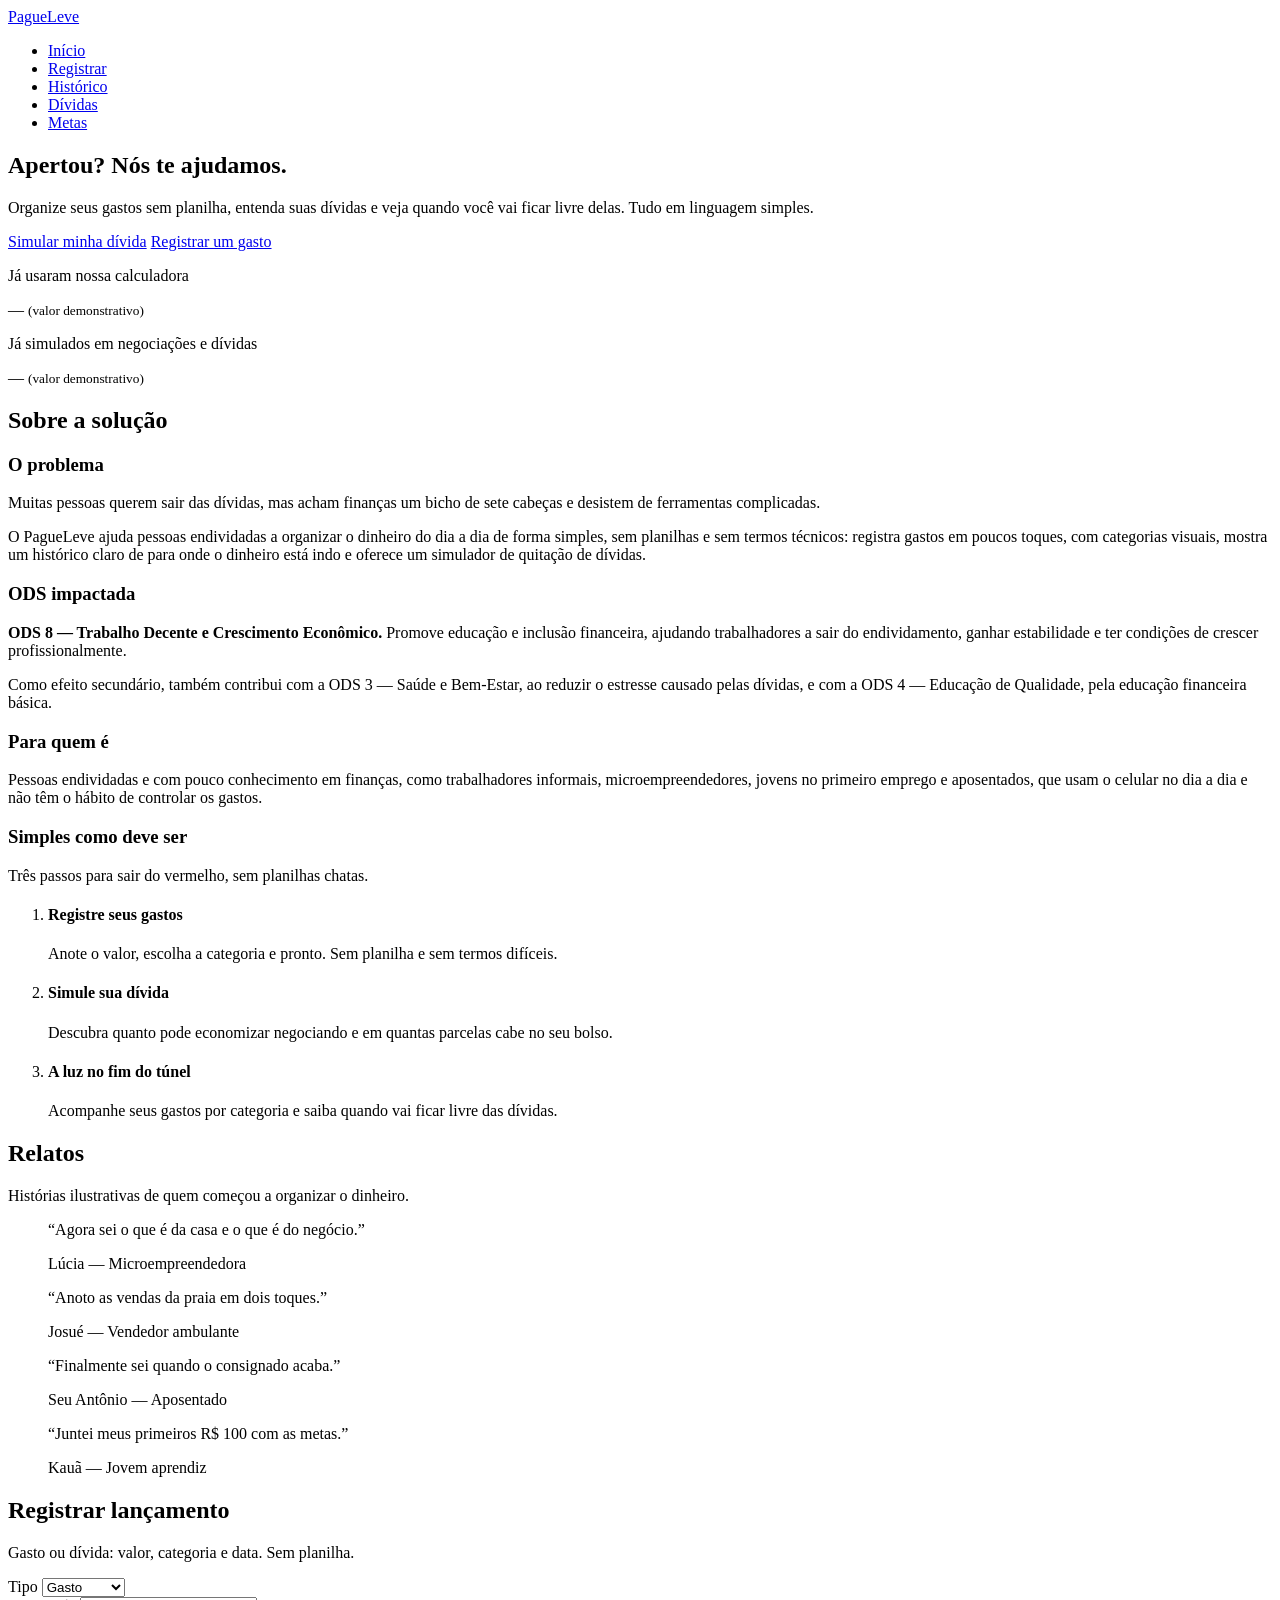
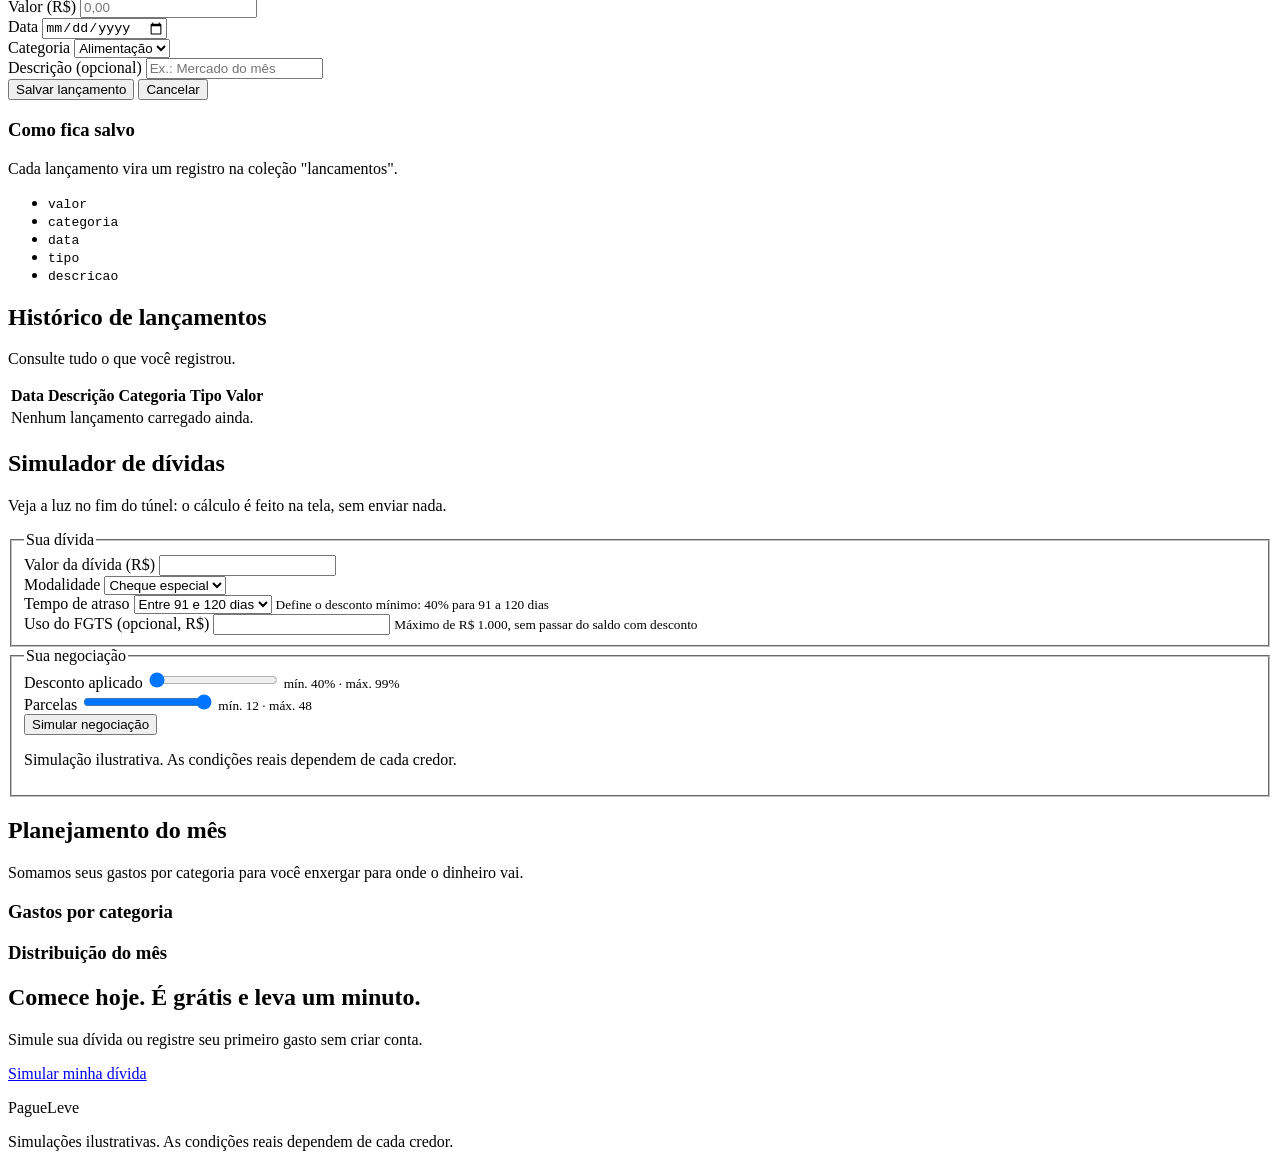
==== index.html @ a6a757b4 "feat: criar estrutura inicial do MVP Co-Authored-By: Claude Opus 5.5 <noreply@anthropic.com>" ====
<!DOCTYPE html>
<html lang="pt-BR">
<head>
    <meta charset="UTF-8">
    <meta name="viewport" content="width=device-width, initial-scale=1.0">
    <meta name="description" content="PagueLeve: organize seus gastos sem planilha, entenda suas dívidas e veja quando você vai ficar livre delas.">
    <title>PagueLeve — Controle financeiro sem complicação</title>

    <!-- Estilos da página (a estilização será feita por outro integrante) -->
    <link rel="stylesheet" href="css/style.css">
</head>
<body>

    <!-- =========================================================
         HEADER — logo e menu de navegação
         Baseado no componente "Navbar" do Figma.
         Os links levam às seções desta mesma página (âncoras).
         ========================================================= -->
    <header class="cabecalho">
        <!-- TODO (CSS/assets): substituir o texto pelo logo "Logo/PagueLeve" exportado do Figma (pasta assets/) -->
        <a href="#inicio" class="logo">PagueLeve</a>

        <nav class="menu" aria-label="Navegação principal">
            <ul>
                <li><a href="#inicio">Início</a></li>
                <li><a href="#registrar">Registrar</a></li>
                <li><a href="#historico">Histórico</a></li>
                <li><a href="#dividas">Dívidas</a></li>
                <li><a href="#metas">Metas</a></li>
            </ul>
        </nav>
    </header>

    <main>

        <!-- =========================================================
             INÍCIO — tela "Home Page (MVP)" do Figma (parte "Hero")
             ========================================================= -->
        <section id="inicio" class="secao-inicio">
            <h1>Apertou? Nós te ajudamos.</h1>
            <p>
                Organize seus gastos sem planilha, entenda suas dívidas e veja quando
                você vai ficar livre delas. Tudo em linguagem simples.
            </p>

            <div class="botoes-inicio">
                <a href="#dividas" class="botao botao-primario">Simular minha dívida</a>
                <a href="#registrar" class="botao botao-secundario">Registrar um gasto</a>
            </div>

            <!-- Contadores de uso: os números do Figma NÃO são dados reais.
                 Mantidos apenas como placeholders demonstrativos. -->
            <div class="contadores">
                <div class="contador">
                    <p class="contador-rotulo">Já usaram nossa calculadora</p>
                    <p class="contador-valor">— <small>(valor demonstrativo)</small></p>
                </div>
                <div class="contador">
                    <p class="contador-rotulo">Já simulados em negociações e dívidas</p>
                    <p class="contador-valor">— <small>(valor demonstrativo)</small></p>
                </div>
            </div>

            <!-- TODO (CSS/assets): adicionar a "Ilustração hero" (cofrinho) exportada do Figma -->
        </section>

        <!-- =========================================================
             SOBRE A SOLUÇÃO — exigida pelo desafio (problema, ODS, público-alvo)
             Textos retirados da "Página de Entrega (Grupo 1)".
             ========================================================= -->
        <section id="sobre" class="secao-sobre">
            <h2>Sobre a solução</h2>

            <article class="sobre-bloco">
                <h3>O problema</h3>
                <p>
                    Muitas pessoas querem sair das dívidas, mas acham finanças um bicho de
                    sete cabeças e desistem de ferramentas complicadas.
                </p>
                <p>
                    O PagueLeve ajuda pessoas endividadas a organizar o dinheiro do dia a dia
                    de forma simples, sem planilhas e sem termos técnicos: registra gastos em
                    poucos toques, com categorias visuais, mostra um histórico claro de para
                    onde o dinheiro está indo e oferece um simulador de quitação de dívidas.
                </p>
            </article>

            <article class="sobre-bloco">
                <h3>ODS impactada</h3>
                <p>
                    <strong>ODS 8 — Trabalho Decente e Crescimento Econômico.</strong>
                    Promove educação e inclusão financeira, ajudando trabalhadores a sair do
                    endividamento, ganhar estabilidade e ter condições de crescer profissionalmente.
                </p>
                <p>
                    Como efeito secundário, também contribui com a ODS 3 — Saúde e Bem-Estar,
                    ao reduzir o estresse causado pelas dívidas, e com a ODS 4 — Educação de
                    Qualidade, pela educação financeira básica.
                </p>
            </article>

            <article class="sobre-bloco">
                <h3>Para quem é</h3>
                <p>
                    Pessoas endividadas e com pouco conhecimento em finanças, como trabalhadores
                    informais, microempreendedores, jovens no primeiro emprego e aposentados, que
                    usam o celular no dia a dia e não têm o hábito de controlar os gastos.
                </p>
            </article>

            <!-- "Como funciona" — seção "Simples como deve ser" do Figma (versão mobile) -->
            <div class="como-funciona">
                <h3>Simples como deve ser</h3>
                <p>Três passos para sair do vermelho, sem planilhas chatas.</p>

                <ol class="passos">
                    <li class="passo">
                        <h4>Registre seus gastos</h4>
                        <p>Anote o valor, escolha a categoria e pronto. Sem planilha e sem termos difíceis.</p>
                    </li>
                    <li class="passo">
                        <h4>Simule sua dívida</h4>
                        <p>Descubra quanto pode economizar negociando e em quantas parcelas cabe no seu bolso.</p>
                    </li>
                    <li class="passo">
                        <h4>A luz no fim do túnel</h4>
                        <p>Acompanhe seus gastos por categoria e saiba quando vai ficar livre das dívidas.</p>
                    </li>
                </ol>
            </div>
        </section>

        <!-- =========================================================
             RELATOS — seção "Relatos" do Figma
             Histórias ILUSTRATIVAS (não são depoimentos reais).
             ========================================================= -->
        <section id="relatos" class="secao-relatos">
            <h2>Relatos</h2>
            <p class="aviso-ilustrativo">Histórias ilustrativas de quem começou a organizar o dinheiro.</p>

            <div class="cards-relato">
                <blockquote class="card-relato">
                    <p>“Agora sei o que é da casa e o que é do negócio.”</p>
                    <footer>Lúcia — <span>Microempreendedora</span></footer>
                </blockquote>
                <blockquote class="card-relato">
                    <p>“Anoto as vendas da praia em dois toques.”</p>
                    <footer>Josué — <span>Vendedor ambulante</span></footer>
                </blockquote>
                <blockquote class="card-relato">
                    <p>“Finalmente sei quando o consignado acaba.”</p>
                    <footer>Seu Antônio — <span>Aposentado</span></footer>
                </blockquote>
                <blockquote class="card-relato">
                    <p>“Juntei meus primeiros R$ 100 com as metas.”</p>
                    <footer>Kauã — <span>Jovem aprendiz</span></footer>
                </blockquote>
            </div>
        </section>

        <!-- =========================================================
             REGISTRAR — tela "Tela de Registros (MVP)" do Figma
             Formulário de lançamentos (apenas estrutura).
             TODO (POST): o envio será implementado em js/cadastro.js
             ========================================================= -->
        <section id="registrar" class="secao-registrar">
            <h2>Registrar lançamento</h2>
            <p>Gasto ou dívida: valor, categoria e data. Sem planilha.</p>

            <form id="form-lancamento" class="formulario">

                <!-- Tipo: o Figma mostra botões "Gasto / Dívida".
                     Mantidos os 4 tipos do modelo de dados oficial. -->
                <div class="campo">
                    <label for="tipo">Tipo</label>
                    <select id="tipo" name="tipo" required>
                        <option value="gasto">Gasto</option>
                        <option value="entrada">Entrada</option>
                        <option value="poupança">Poupança</option>
                        <option value="dívida">Dívida</option>
                    </select>
                </div>

                <div class="campo">
                    <label for="valor">Valor (R$)</label>
                    <input type="number" id="valor" name="valor" min="0" step="0.01" placeholder="0,00" required>
                </div>

                <div class="campo">
                    <label for="data">Data</label>
                    <input type="date" id="data" name="data" required>
                </div>

                <!-- Categoria: o Figma mostra botões com ícones.
                     TODO (equipe): confirmar o formato do texto enviado à API
                     (minúsculo "alimentação" x "Alimentação" do quadro "Como fica salvo").
                     TODO (equipe): o Histórico do Figma mostra a categoria "Dívida",
                     que não está na lista do modelo de dados. Decidir se entra. -->
                <div class="campo">
                    <label for="categoria">Categoria</label>
                    <select id="categoria" name="categoria" required>
                        <option value="alimentação">Alimentação</option>
                        <option value="transporte">Transporte</option>
                        <option value="moradia">Moradia</option>
                        <option value="saúde">Saúde</option>
                        <option value="lazer">Lazer</option>
                    </select>
                </div>

                <div class="campo">
                    <label for="descricao">Descrição (opcional)</label>
                    <input type="text" id="descricao" name="descricao" maxlength="100" placeholder="Ex.: Mercado do mês">
                </div>

                <div class="botoes-formulario">
                    <button type="submit" class="botao botao-primario">Salvar lançamento</button>
                    <button type="reset" class="botao botao-secundario">Cancelar</button>
                </div>
            </form>

            <!-- Quadro "Como fica salvo" do Figma: mostra apenas os campos da coleção,
                 sem valores fictícios. -->
            <aside class="como-fica-salvo">
                <h3>Como fica salvo</h3>
                <p>Cada lançamento vira um registro na coleção "lancamentos".</p>
                <ul>
                    <li><code>valor</code></li>
                    <li><code>categoria</code></li>
                    <li><code>data</code></li>
                    <li><code>tipo</code></li>
                    <li><code>descricao</code></li>
                </ul>
            </aside>
        </section>

        <!-- =========================================================
             HISTÓRICO — tela "Histórico (MVP)" do Figma
             TODO (GET): as linhas serão criadas em js/lista.js
             ========================================================= -->
        <section id="historico" class="secao-historico">
            <h2>Histórico de lançamentos</h2>
            <p>Consulte tudo o que você registrou.</p>

            <!-- TODO (bônus): filtros do Figma (Categoria, Período, Tipo),
                 feitos em JavaScript sobre a lista que a API devolve. -->

            <table class="tabela-lancamentos">
                <thead>
                    <tr>
                        <th scope="col">Data</th>
                        <th scope="col">Descrição</th>
                        <th scope="col">Categoria</th>
                        <th scope="col">Tipo</th>
                        <th scope="col">Valor</th>
                        <!-- TODO (bônus): coluna para o botão de apagar (DELETE) -->
                    </tr>
                </thead>
                <tbody id="lista-lancamentos">
                    <!-- Mensagem provisória: será substituída pelos lançamentos vindos da API -->
                    <tr>
                        <td colspan="5">Nenhum lançamento carregado ainda.</td>
                    </tr>
                </tbody>
            </table>

            <!-- TODO (integração): quantidade de lançamentos e totais de gastos e dívidas,
                 calculados na tela com JavaScript. -->
            <p id="totais-historico" class="totais"></p>
        </section>

        <!-- =========================================================
             DÍVIDAS — tela "Simulador de dívidas (MVP)" do Figma
             Simulação feita na tela, sem enviar nada à API.
             TODO (integração): cálculos da simulação em js/app.js
             ========================================================= -->
        <section id="dividas" class="secao-dividas">
            <h2>Simulador de dívidas</h2>
            <p>Veja a luz no fim do túnel: o cálculo é feito na tela, sem enviar nada.</p>

            <form id="form-simulador" class="formulario">

                <fieldset class="sua-divida">
                    <legend>Sua dívida</legend>

                    <div class="campo">
                        <label for="sim-valor">Valor da dívida (R$)</label>
                        <input type="number" id="sim-valor" name="sim-valor" min="0" step="0.01">
                    </div>

                    <div class="campo">
                        <label for="sim-modalidade">Modalidade</label>
                        <select id="sim-modalidade" name="sim-modalidade">
                            <option value="cheque especial">Cheque especial</option>
                            <!-- TODO (equipe): o Figma mostra só esta opção. Completar a lista. -->
                        </select>
                    </div>

                    <div class="campo">
                        <label for="sim-atraso">Tempo de atraso</label>
                        <select id="sim-atraso" name="sim-atraso" aria-describedby="ajuda-atraso">
                            <option value="91-120">Entre 91 e 120 dias</option>
                            <!-- TODO (equipe): o Figma mostra só esta opção. Completar a lista
                                 e a regra de desconto mínimo de cada faixa. -->
                        </select>
                        <small id="ajuda-atraso">Define o desconto mínimo: 40% para 91 a 120 dias</small>
                    </div>

                    <div class="campo">
                        <label for="sim-fgts">Uso do FGTS (opcional, R$)</label>
                        <input type="number" id="sim-fgts" name="sim-fgts" min="0" step="0.01" aria-describedby="ajuda-fgts">
                        <small id="ajuda-fgts">Máximo de R$ 1.000, sem passar do saldo com desconto</small>
                    </div>
                </fieldset>

                <fieldset class="sua-negociacao">
                    <legend>Sua negociação</legend>

                    <div class="campo">
                        <label for="sim-desconto">Desconto aplicado</label>
                        <input type="range" id="sim-desconto" name="sim-desconto" min="40" max="99" step="1" value="40">
                        <small>mín. 40% · máx. 99%</small>
                    </div>

                    <div class="campo">
                        <label for="sim-parcelas">Parcelas</label>
                        <input type="range" id="sim-parcelas" name="sim-parcelas" min="12" max="48" step="1" value="48">
                        <small>mín. 12 · máx. 48</small>
                    </div>

                    <!-- TODO (integração): desconto, saldo com desconto, FGTS usado,
                         total a pagar, valor da parcela e economia, calculados na tela. -->
                    <div id="resultado-simulador" class="resultado-simulador"></div>

                    <button type="submit" class="botao botao-primario">Simular negociação</button>
                    <p class="aviso-ilustrativo">Simulação ilustrativa. As condições reais dependem de cada credor.</p>
                </fieldset>
            </form>
        </section>

        <!-- =========================================================
             METAS — tela "Metas (MVP)" do Figma ("Planejamento do mês")
             Resumo dos gastos do mês por categoria (obrigatório no MVP Contract).
             TODO (integração): somas e porcentagens em js/app.js
             ========================================================= -->
        <section id="metas" class="secao-metas">
            <h2>Planejamento do mês</h2>
            <p>Somamos seus gastos por categoria para você enxergar para onde o dinheiro vai.</p>

            <div class="painel-categorias">
                <h3>Gastos por categoria</h3>
                <!-- TODO (integração): total do mês e uma barra por categoria
                     (moradia, alimentação, transporte, saúde, lazer). -->
                <div id="resumo-categorias"></div>
            </div>

            <div class="painel-distribuicao">
                <h3>Distribuição do mês</h3>
                <!-- TODO (integração): gráfico de rosca com o gasto total e a legenda por categoria. -->
                <div id="grafico-distribuicao"></div>
            </div>
        </section>

        <!-- =========================================================
             CHAMADA FINAL — componente "Faixa de chamada" do Figma
             ========================================================= -->
        <section class="secao-chamada">
            <h2>Comece hoje. É grátis e leva um minuto.</h2>
            <p>Simule sua dívida ou registre seu primeiro gasto sem criar conta.</p>
            <a href="#dividas" class="botao botao-amarelo">Simular minha dívida</a>
        </section>

    </main>

    <!-- =========================================================
         FOOTER — componente "Rodapé do site" do Figma
         ========================================================= -->
    <footer class="rodape">
        <!-- TODO (CSS/assets): substituir o texto pelo logo exportado do Figma -->
        <p class="logo">PagueLeve</p>
        <p>Simulações ilustrativas. As condições reais dependem de cada credor.</p>
    </footer>

    <!-- Scripts (por enquanto contêm apenas comentários TODO) -->
    <script src="js/lista.js"></script>
    <script src="js/cadastro.js"></script>
    <script src="js/app.js"></script>
</body>
</html>
---- css/style.css ----
/*
 * style.css — PagueLeve
 *
 * TODO (integrante responsável pelo CSS):
 * - Implementar a estilização seguindo o protótipo de alta fidelidade do Figma
 *   (cores, fontes, botões, campos, cards, tabela e navbar).
 * - Implementar a responsividade (versão desktop e versão mobile do Figma).
 *
 * O index.html já possui classes e ids prontos para serem usados aqui.
 */
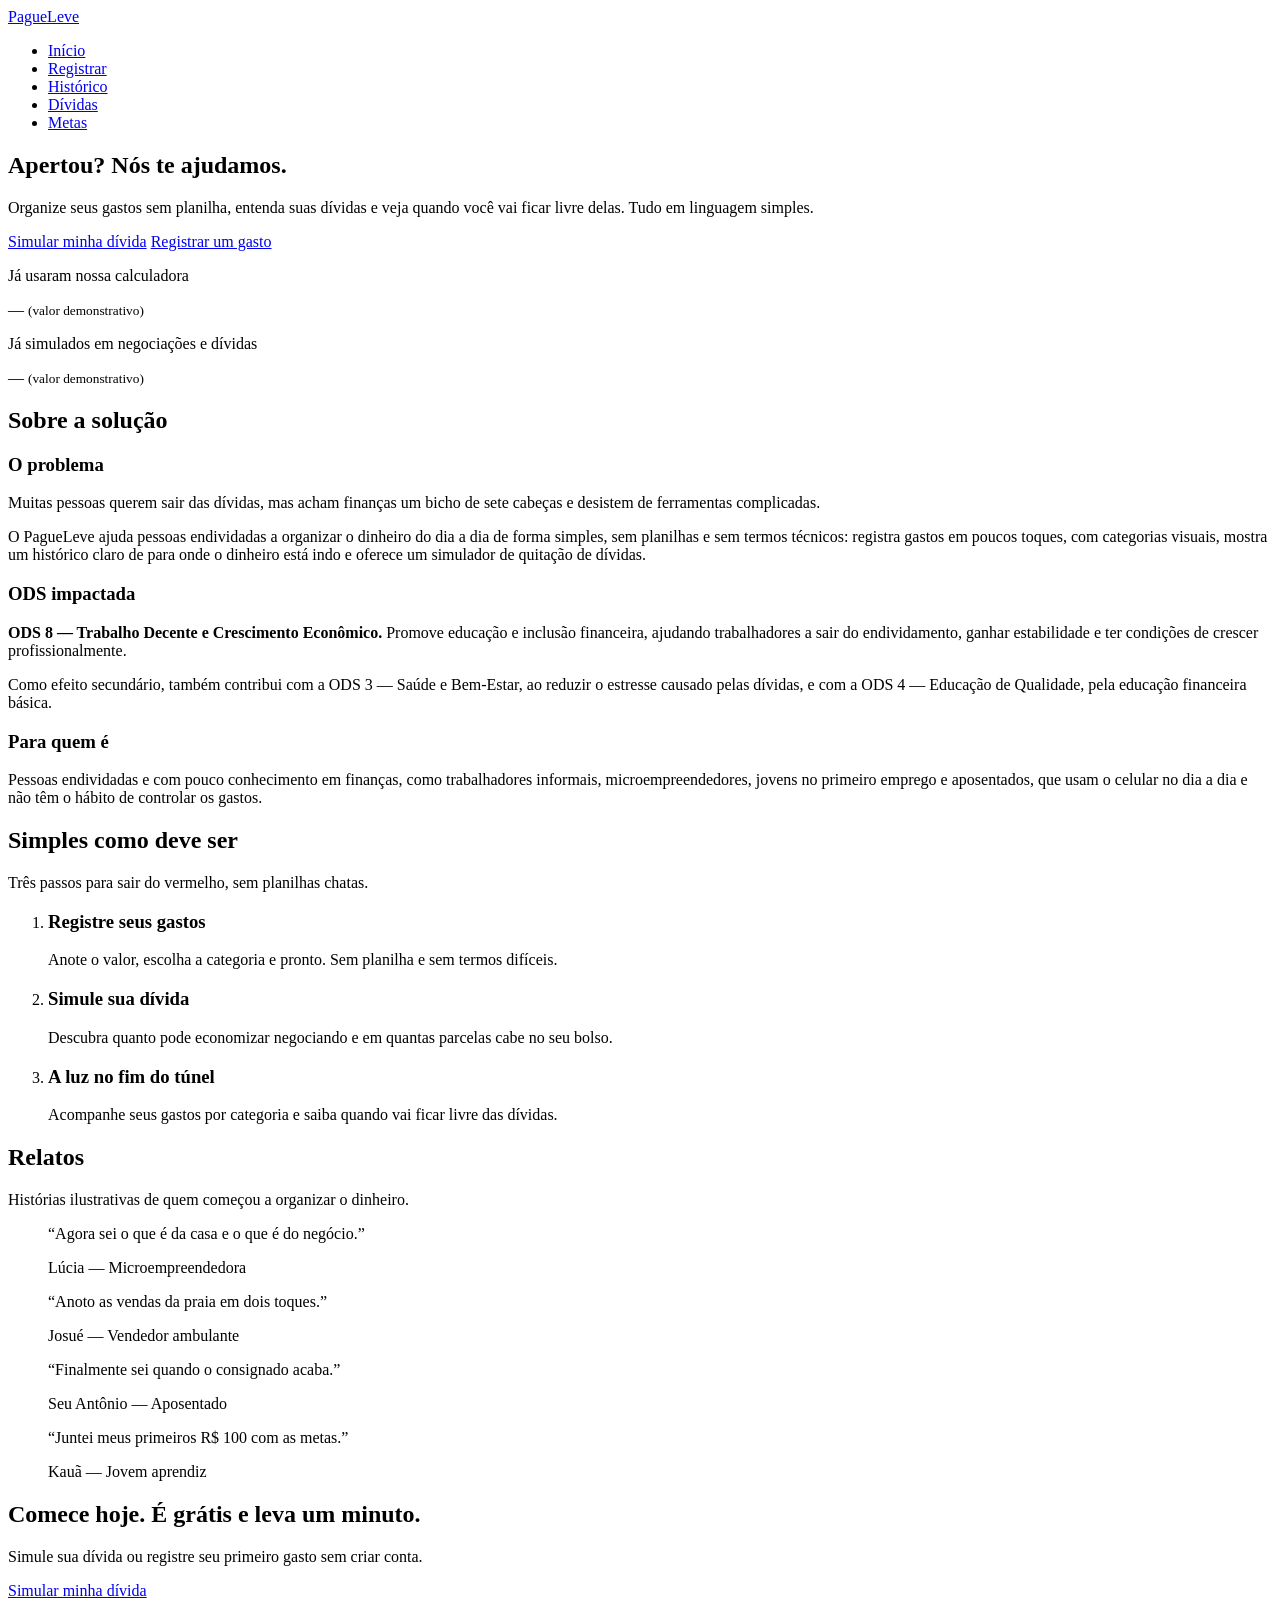
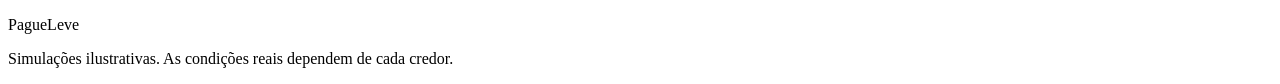
==== commit 7cf644ef: "refactor: separar telas em paginas HTML Co-Authored-By: Claude Opus 5.5 <noreply@anthropic.com>" ====
--- a/index.html
+++ b/index.html
@@ -12,21 +12,30 @@
 <body>
 
     <!-- =========================================================
-         HEADER — logo e menu de navegação
-         Baseado no componente "Navbar" do Figma.
-         Os links levam às seções desta mesma página (âncoras).
+         HEADER — logo e navegação (igual nas 5 páginas)
+         Figma: "Navbar" (desktop), "Topo" e "Tab bar" (mobile).
          ========================================================= -->
     <header class="cabecalho">
         <!-- TODO (CSS/assets): substituir o texto pelo logo "Logo/PagueLeve" exportado do Figma (pasta assets/) -->
-        <a href="#inicio" class="logo">PagueLeve</a>
+        <a href="index.html" class="logo">PagueLeve</a>
 
+        <!-- TODO (equipe): no Figma mobile, o topo mostra um ícone "ⓘ" à direita.
+             A função dele não está definida no protótipo. -->
+
+        <!-- Navegação entre as 5 páginas. O mesmo menu serve aos dois formatos:
+             - desktop: menu horizontal no topo;
+             - mobile: barra fixa na parte de baixo da tela.
+             O link da página aberta tem aria-current="page" (item ativo no Figma).
+             TODO (CSS): posicionar o menu conforme o tamanho da tela.
+             TODO (CSS): no mobile, o Figma usa a ordem Início, Histórico, Registrar,
+             Dívidas, Metas, com um ícone em cada item (home, lista, mais, calculadora, meta). -->
         <nav class="menu" aria-label="Navegação principal">
             <ul>
-                <li><a href="#inicio">Início</a></li>
-                <li><a href="#registrar">Registrar</a></li>
-                <li><a href="#historico">Histórico</a></li>
-                <li><a href="#dividas">Dívidas</a></li>
-                <li><a href="#metas">Metas</a></li>
+                <li><a href="index.html" aria-current="page">Início</a></li>
+                <li><a href="registrar.html">Registrar</a></li>
+                <li><a href="historico.html">Histórico</a></li>
+                <li><a href="dividas.html">Dívidas</a></li>
+                <li><a href="metas.html">Metas</a></li>
             </ul>
         </nav>
     </header>
@@ -44,8 +53,8 @@
             </p>
 
             <div class="botoes-inicio">
-                <a href="#dividas" class="botao botao-primario">Simular minha dívida</a>
-                <a href="#registrar" class="botao botao-secundario">Registrar um gasto</a>
+                <a href="dividas.html" class="botao botao-primario">Simular minha dívida</a>
+                <a href="registrar.html" class="botao botao-secundario">Registrar um gasto</a>
             </div>
 
             <!-- Contadores de uso: os números do Figma NÃO são dados reais.
@@ -107,27 +116,29 @@
                     usam o celular no dia a dia e não têm o hábito de controlar os gastos.
                 </p>
             </article>
+        </section>
 
-            <!-- "Como funciona" — seção "Simples como deve ser" do Figma (versão mobile) -->
-            <div class="como-funciona">
-                <h3>Simples como deve ser</h3>
-                <p>Três passos para sair do vermelho, sem planilhas chatas.</p>
+        <!-- =========================================================
+             COMO FUNCIONA — seção "Simples como deve ser" do Figma (versão mobile)
+             ========================================================= -->
+        <section id="como-funciona" class="secao-como-funciona">
+            <h2>Simples como deve ser</h2>
+            <p>Três passos para sair do vermelho, sem planilhas chatas.</p>
 
-                <ol class="passos">
-                    <li class="passo">
-                        <h4>Registre seus gastos</h4>
-                        <p>Anote o valor, escolha a categoria e pronto. Sem planilha e sem termos difíceis.</p>
-                    </li>
-                    <li class="passo">
-                        <h4>Simule sua dívida</h4>
-                        <p>Descubra quanto pode economizar negociando e em quantas parcelas cabe no seu bolso.</p>
-                    </li>
-                    <li class="passo">
-                        <h4>A luz no fim do túnel</h4>
-                        <p>Acompanhe seus gastos por categoria e saiba quando vai ficar livre das dívidas.</p>
-                    </li>
-                </ol>
-            </div>
+            <ol class="passos">
+                <li class="passo">
+                    <h3>Registre seus gastos</h3>
+                    <p>Anote o valor, escolha a categoria e pronto. Sem planilha e sem termos difíceis.</p>
+                </li>
+                <li class="passo">
+                    <h3>Simule sua dívida</h3>
+                    <p>Descubra quanto pode economizar negociando e em quantas parcelas cabe no seu bolso.</p>
+                </li>
+                <li class="passo">
+                    <h3>A luz no fim do túnel</h3>
+                    <p>Acompanhe seus gastos por categoria e saiba quando vai ficar livre das dívidas.</p>
+                </li>
+            </ol>
         </section>
 
         <!-- =========================================================
@@ -159,220 +170,19 @@
         </section>
 
         <!-- =========================================================
-             REGISTRAR — tela "Tela de Registros (MVP)" do Figma
-             Formulário de lançamentos (apenas estrutura).
-             TODO (POST): o envio será implementado em js/cadastro.js
-             ========================================================= -->
-        <section id="registrar" class="secao-registrar">
-            <h2>Registrar lançamento</h2>
-            <p>Gasto ou dívida: valor, categoria e data. Sem planilha.</p>
-
-            <form id="form-lancamento" class="formulario">
-
-                <!-- Tipo: o Figma mostra botões "Gasto / Dívida".
-                     Mantidos os 4 tipos do modelo de dados oficial. -->
-                <div class="campo">
-                    <label for="tipo">Tipo</label>
-                    <select id="tipo" name="tipo" required>
-                        <option value="gasto">Gasto</option>
-                        <option value="entrada">Entrada</option>
-                        <option value="poupança">Poupança</option>
-                        <option value="dívida">Dívida</option>
-                    </select>
-                </div>
-
-                <div class="campo">
-                    <label for="valor">Valor (R$)</label>
-                    <input type="number" id="valor" name="valor" min="0" step="0.01" placeholder="0,00" required>
-                </div>
-
-                <div class="campo">
-                    <label for="data">Data</label>
-                    <input type="date" id="data" name="data" required>
-                </div>
-
-                <!-- Categoria: o Figma mostra botões com ícones.
-                     TODO (equipe): confirmar o formato do texto enviado à API
-                     (minúsculo "alimentação" x "Alimentação" do quadro "Como fica salvo").
-                     TODO (equipe): o Histórico do Figma mostra a categoria "Dívida",
-                     que não está na lista do modelo de dados. Decidir se entra. -->
-                <div class="campo">
-                    <label for="categoria">Categoria</label>
-                    <select id="categoria" name="categoria" required>
-                        <option value="alimentação">Alimentação</option>
-                        <option value="transporte">Transporte</option>
-                        <option value="moradia">Moradia</option>
-                        <option value="saúde">Saúde</option>
-                        <option value="lazer">Lazer</option>
-                    </select>
-                </div>
-
-                <div class="campo">
-                    <label for="descricao">Descrição (opcional)</label>
-                    <input type="text" id="descricao" name="descricao" maxlength="100" placeholder="Ex.: Mercado do mês">
-                </div>
-
-                <div class="botoes-formulario">
-                    <button type="submit" class="botao botao-primario">Salvar lançamento</button>
-                    <button type="reset" class="botao botao-secundario">Cancelar</button>
-                </div>
-            </form>
-
-            <!-- Quadro "Como fica salvo" do Figma: mostra apenas os campos da coleção,
-                 sem valores fictícios. -->
-            <aside class="como-fica-salvo">
-                <h3>Como fica salvo</h3>
-                <p>Cada lançamento vira um registro na coleção "lancamentos".</p>
-                <ul>
-                    <li><code>valor</code></li>
-                    <li><code>categoria</code></li>
-                    <li><code>data</code></li>
-                    <li><code>tipo</code></li>
-                    <li><code>descricao</code></li>
-                </ul>
-            </aside>
-        </section>
-
-        <!-- =========================================================
-             HISTÓRICO — tela "Histórico (MVP)" do Figma
-             TODO (GET): as linhas serão criadas em js/lista.js
-             ========================================================= -->
-        <section id="historico" class="secao-historico">
-            <h2>Histórico de lançamentos</h2>
-            <p>Consulte tudo o que você registrou.</p>
-
-            <!-- TODO (bônus): filtros do Figma (Categoria, Período, Tipo),
-                 feitos em JavaScript sobre a lista que a API devolve. -->
-
-            <table class="tabela-lancamentos">
-                <thead>
-                    <tr>
-                        <th scope="col">Data</th>
-                        <th scope="col">Descrição</th>
-                        <th scope="col">Categoria</th>
-                        <th scope="col">Tipo</th>
-                        <th scope="col">Valor</th>
-                        <!-- TODO (bônus): coluna para o botão de apagar (DELETE) -->
-                    </tr>
-                </thead>
-                <tbody id="lista-lancamentos">
-                    <!-- Mensagem provisória: será substituída pelos lançamentos vindos da API -->
-                    <tr>
-                        <td colspan="5">Nenhum lançamento carregado ainda.</td>
-                    </tr>
-                </tbody>
-            </table>
-
-            <!-- TODO (integração): quantidade de lançamentos e totais de gastos e dívidas,
-                 calculados na tela com JavaScript. -->
-            <p id="totais-historico" class="totais"></p>
-        </section>
-
-        <!-- =========================================================
-             DÍVIDAS — tela "Simulador de dívidas (MVP)" do Figma
-             Simulação feita na tela, sem enviar nada à API.
-             TODO (integração): cálculos da simulação em js/app.js
-             ========================================================= -->
-        <section id="dividas" class="secao-dividas">
-            <h2>Simulador de dívidas</h2>
-            <p>Veja a luz no fim do túnel: o cálculo é feito na tela, sem enviar nada.</p>
-
-            <form id="form-simulador" class="formulario">
-
-                <fieldset class="sua-divida">
-                    <legend>Sua dívida</legend>
-
-                    <div class="campo">
-                        <label for="sim-valor">Valor da dívida (R$)</label>
-                        <input type="number" id="sim-valor" name="sim-valor" min="0" step="0.01">
-                    </div>
-
-                    <div class="campo">
-                        <label for="sim-modalidade">Modalidade</label>
-                        <select id="sim-modalidade" name="sim-modalidade">
-                            <option value="cheque especial">Cheque especial</option>
-                            <!-- TODO (equipe): o Figma mostra só esta opção. Completar a lista. -->
-                        </select>
-                    </div>
-
-                    <div class="campo">
-                        <label for="sim-atraso">Tempo de atraso</label>
-                        <select id="sim-atraso" name="sim-atraso" aria-describedby="ajuda-atraso">
-                            <option value="91-120">Entre 91 e 120 dias</option>
-                            <!-- TODO (equipe): o Figma mostra só esta opção. Completar a lista
-                                 e a regra de desconto mínimo de cada faixa. -->
-                        </select>
-                        <small id="ajuda-atraso">Define o desconto mínimo: 40% para 91 a 120 dias</small>
-                    </div>
-
-                    <div class="campo">
-                        <label for="sim-fgts">Uso do FGTS (opcional, R$)</label>
-                        <input type="number" id="sim-fgts" name="sim-fgts" min="0" step="0.01" aria-describedby="ajuda-fgts">
-                        <small id="ajuda-fgts">Máximo de R$ 1.000, sem passar do saldo com desconto</small>
-                    </div>
-                </fieldset>
-
-                <fieldset class="sua-negociacao">
-                    <legend>Sua negociação</legend>
-
-                    <div class="campo">
-                        <label for="sim-desconto">Desconto aplicado</label>
-                        <input type="range" id="sim-desconto" name="sim-desconto" min="40" max="99" step="1" value="40">
-                        <small>mín. 40% · máx. 99%</small>
-                    </div>
-
-                    <div class="campo">
-                        <label for="sim-parcelas">Parcelas</label>
-                        <input type="range" id="sim-parcelas" name="sim-parcelas" min="12" max="48" step="1" value="48">
-                        <small>mín. 12 · máx. 48</small>
-                    </div>
-
-                    <!-- TODO (integração): desconto, saldo com desconto, FGTS usado,
-                         total a pagar, valor da parcela e economia, calculados na tela. -->
-                    <div id="resultado-simulador" class="resultado-simulador"></div>
-
-                    <button type="submit" class="botao botao-primario">Simular negociação</button>
-                    <p class="aviso-ilustrativo">Simulação ilustrativa. As condições reais dependem de cada credor.</p>
-                </fieldset>
-            </form>
-        </section>
-
-        <!-- =========================================================
-             METAS — tela "Metas (MVP)" do Figma ("Planejamento do mês")
-             Resumo dos gastos do mês por categoria (obrigatório no MVP Contract).
-             TODO (integração): somas e porcentagens em js/app.js
-             ========================================================= -->
-        <section id="metas" class="secao-metas">
-            <h2>Planejamento do mês</h2>
-            <p>Somamos seus gastos por categoria para você enxergar para onde o dinheiro vai.</p>
-
-            <div class="painel-categorias">
-                <h3>Gastos por categoria</h3>
-                <!-- TODO (integração): total do mês e uma barra por categoria
-                     (moradia, alimentação, transporte, saúde, lazer). -->
-                <div id="resumo-categorias"></div>
-            </div>
-
-            <div class="painel-distribuicao">
-                <h3>Distribuição do mês</h3>
-                <!-- TODO (integração): gráfico de rosca com o gasto total e a legenda por categoria. -->
-                <div id="grafico-distribuicao"></div>
-            </div>
-        </section>
-
-        <!-- =========================================================
              CHAMADA FINAL — componente "Faixa de chamada" do Figma
+             (aparece só na página inicial)
              ========================================================= -->
         <section class="secao-chamada">
             <h2>Comece hoje. É grátis e leva um minuto.</h2>
             <p>Simule sua dívida ou registre seu primeiro gasto sem criar conta.</p>
-            <a href="#dividas" class="botao botao-amarelo">Simular minha dívida</a>
+            <a href="dividas.html" class="botao botao-amarelo">Simular minha dívida</a>
         </section>
 
     </main>
 
     <!-- =========================================================
-         FOOTER — componente "Rodapé do site" do Figma
+         FOOTER — componente "Rodapé do site" do Figma (igual nas 5 páginas)
          ========================================================= -->
     <footer class="rodape">
         <!-- TODO (CSS/assets): substituir o texto pelo logo exportado do Figma -->
@@ -380,9 +190,6 @@
         <p>Simulações ilustrativas. As condições reais dependem de cada credor.</p>
     </footer>
 
-    <!-- Scripts (por enquanto contêm apenas comentários TODO) -->
-    <script src="js/lista.js"></script>
-    <script src="js/cadastro.js"></script>
-    <script src="js/app.js"></script>
+    <!-- Esta página não carrega JavaScript: por enquanto, não há nada dinâmico nela. -->
 </body>
 </html>
--- a/css/style.css
+++ b/css/style.css
@@ -1,10 +1,20 @@
 /*
- * style.css — PagueLeve
+ * style.css — PagueLeve (usado pelas 5 páginas)
  *
  * TODO (integrante responsável pelo CSS):
  * - Implementar a estilização seguindo o protótipo de alta fidelidade do Figma
- *   (cores, fontes, botões, campos, cards, tabela e navbar).
+ *   (cores, fontes, botões, campos, cards, tabela e navegação).
  * - Implementar a responsividade (versão desktop e versão mobile do Figma).
  *
- * O index.html já possui classes e ids prontos para serem usados aqui.
+ * Pontos já preparados no HTML (classes e ids prontos para serem usados aqui):
+ * - Navegação (.menu, igual nas 5 páginas): no desktop, menu horizontal no topo;
+ *   no mobile, barra fixa na parte de baixo da tela. O link da página aberta
+ *   tem aria-current="page".
+ * - .apenas-mobile e .apenas-desktop: elementos que, no Figma, aparecem só em
+ *   um dos formatos.
+ * - registrar.html: Tipo e Categoria são botões de opção (radio) dentro de
+ *   .grupo-opcoes, para ficarem com o visual de botões do Figma.
+ * - historico.html: tabela no desktop; cartões no mobile.
+ * - dividas.html: no mobile, o simulador mostra uma etapa por vez
+ *   (#etapa-dados e #etapa-negociacao).
  */
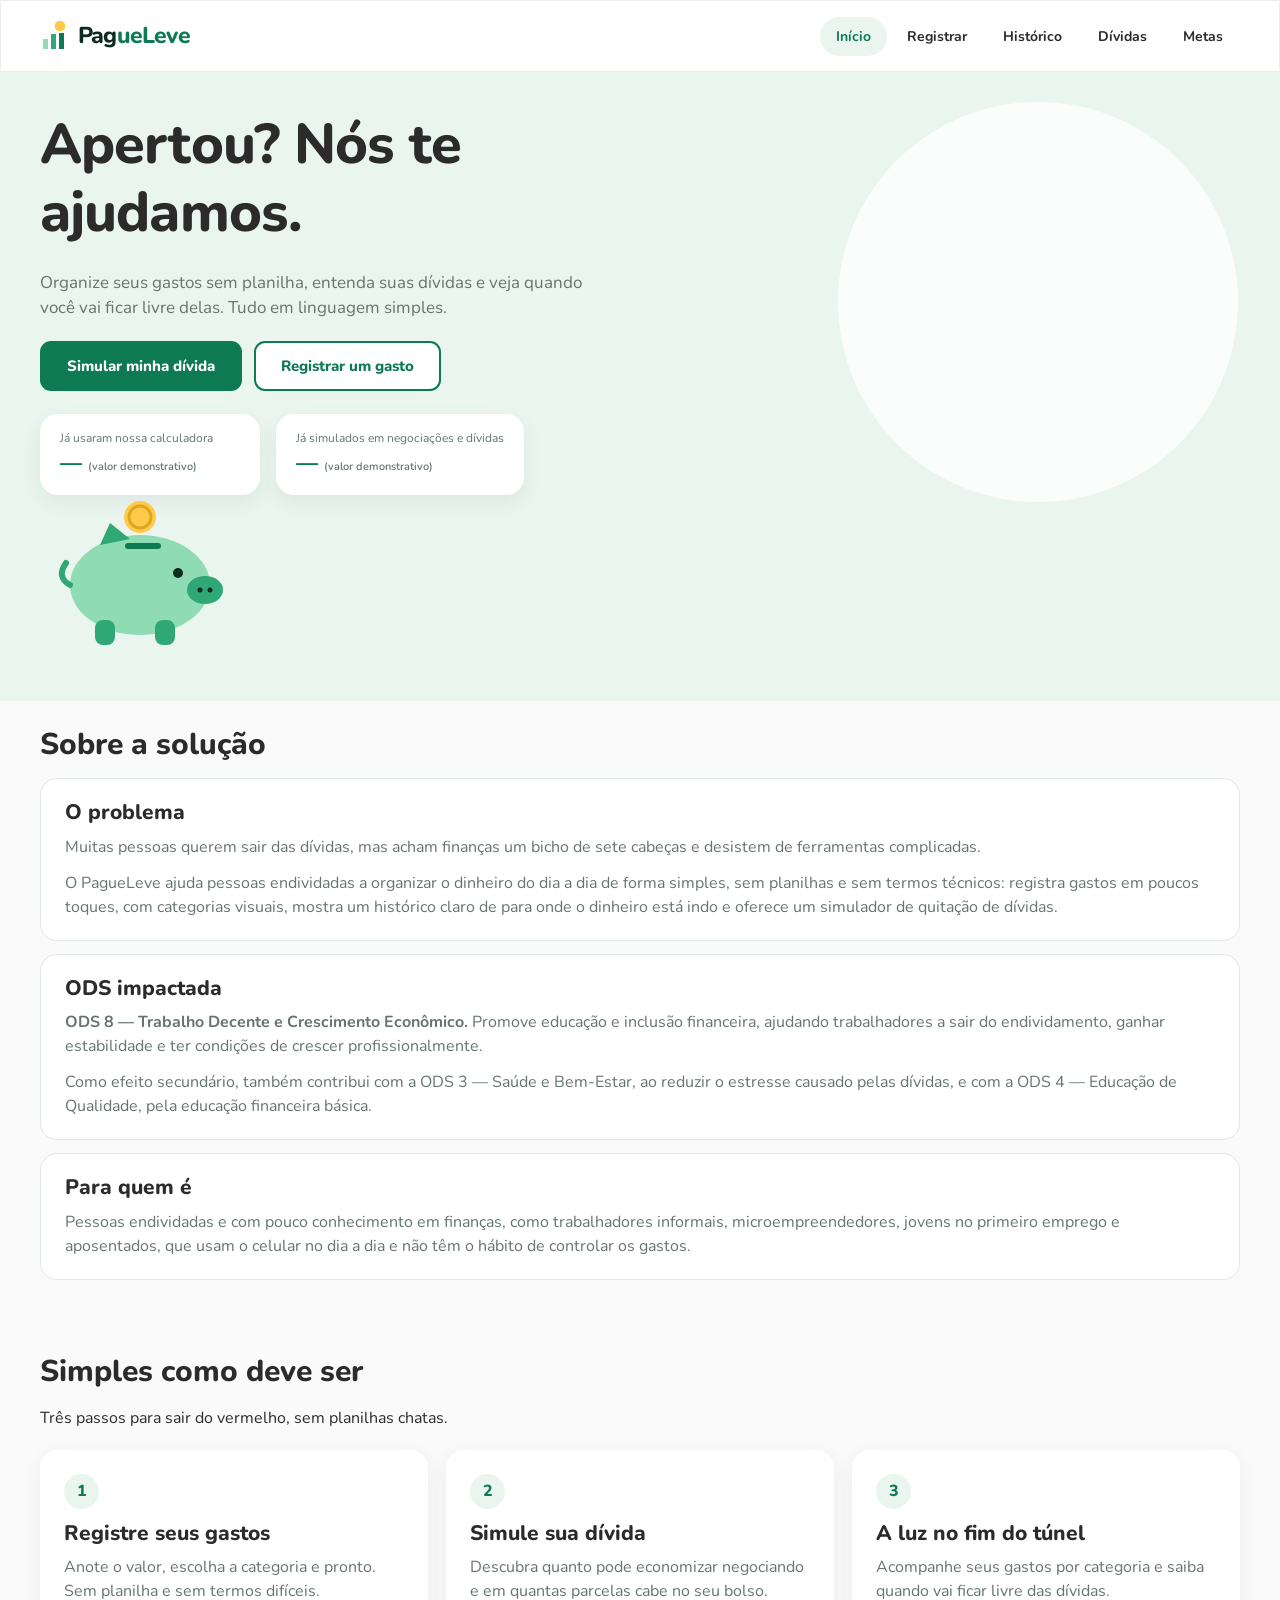
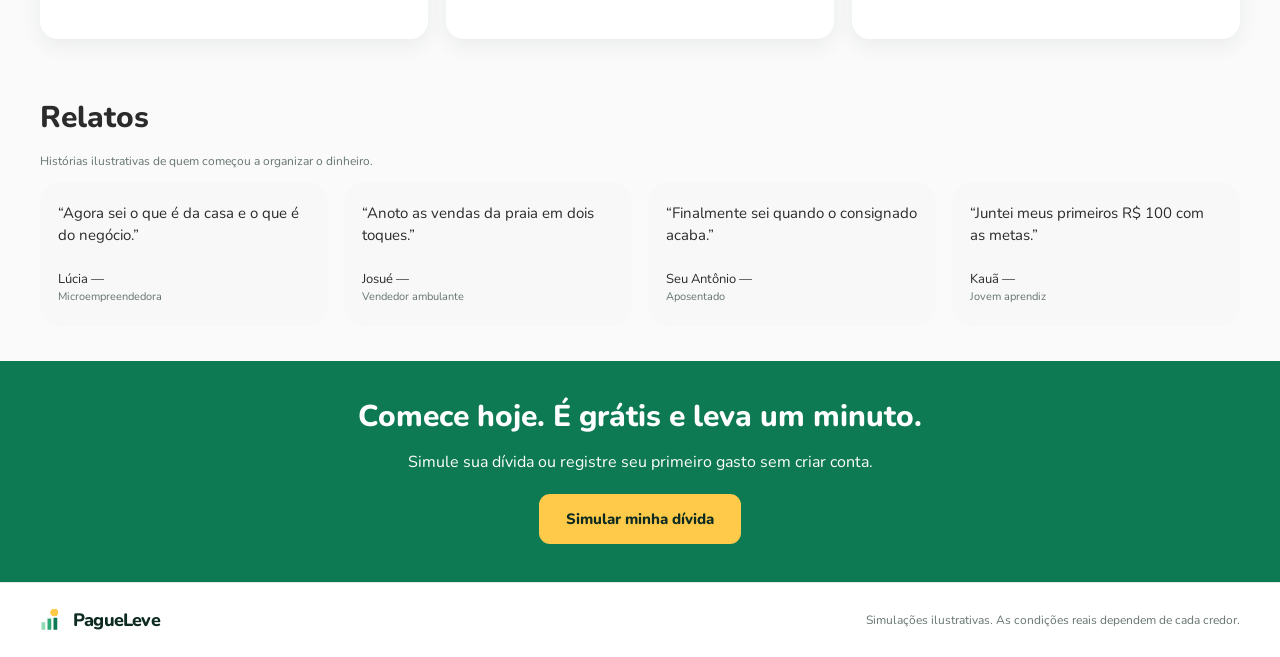
==== commit 437c8933: "feat: Adicionada Imagem na Home Page" ====
--- a/index.html
+++ b/index.html
@@ -70,7 +70,14 @@
                 </div>
             </div>
 
-            <!-- TODO (CSS/assets): adicionar a "Ilustração hero" (cofrinho) exportada do Figma -->
+            <img
+                src="assets/img/cofrinho.svg"
+                alt="Ilustração de um cofrinho recebendo uma moeda"
+                class="ilustracao-hero"
+                width="200"
+                height="160"
+            >
+            
         </section>
 
         <!-- =========================================================
--- a/css/style.css
+++ b/css/style.css
@@ -1,20 +1,1432 @@
-/*
- * style.css — PagueLeve (usado pelas 5 páginas)
- *
- * TODO (integrante responsável pelo CSS):
- * - Implementar a estilização seguindo o protótipo de alta fidelidade do Figma
- *   (cores, fontes, botões, campos, cards, tabela e navegação).
- * - Implementar a responsividade (versão desktop e versão mobile do Figma).
- *
- * Pontos já preparados no HTML (classes e ids prontos para serem usados aqui):
- * - Navegação (.menu, igual nas 5 páginas): no desktop, menu horizontal no topo;
- *   no mobile, barra fixa na parte de baixo da tela. O link da página aberta
- *   tem aria-current="page".
- * - .apenas-mobile e .apenas-desktop: elementos que, no Figma, aparecem só em
- *   um dos formatos.
- * - registrar.html: Tipo e Categoria são botões de opção (radio) dentro de
- *   .grupo-opcoes, para ficarem com o visual de botões do Figma.
- * - historico.html: tabela no desktop; cartões no mobile.
- * - dividas.html: no mobile, o simulador mostra uma etapa por vez
- *   (#etapa-dados e #etapa-negociacao).
- */
+@import url('https://fonts.googleapis.com/css2?family=Nunito:wght@400;500;600;700;800&display=swap');
+:root {
+	--verde: #0e7a54;
+	--verde-medio: #2fa875;
+	--verde-claro: #8fdcb4;
+	--verde-palido: #eaf5ef;
+	--verde-escuro: #0d2b20;
+	--azul: #063472;
+	--amarelo: #ffc94a;
+	--fundo: #fafafa;
+	--texto: #2b2b2b;
+	--texto-suave: #66756e;
+	--branco: #ffffff;
+	--borda: #e0e8e3;
+	--erro: #f13232;
+	--sucesso: #4bb002;
+	--sombra: 0 7px 20px rgb(23 55 39 / 7%);
+	--raio: 22px;
+	--largura: 1200px;
+}
+
+*, *::before, *::after {
+	box-sizing: border-box;
+}
+
+html {
+	scroll-behavior: smooth;
+}
+
+body {
+	min-width: 320px;
+	margin: 0;
+	color: var(--texto);
+	background: var(--fundo);
+	font: 400 16px/1.5 'Nunito', system-ui, sans-serif;
+}
+
+a {
+	color: inherit;
+}
+
+button, input, select, textarea {
+	font: inherit;
+}
+
+button, select {
+	cursor: pointer;
+}
+
+button:disabled {
+	cursor: not-allowed;
+	opacity: .55;
+}
+
+:focus-visible {
+	outline: 3px solid var(--amarelo);
+	outline-offset: 3px;
+}
+
+img, svg {
+	max-width: 100%;
+}
+
+h1, h2, h3, h4, p {
+	margin-top: 0;
+}
+
+h1, h2, h3 {
+	line-height: 1.22;
+}
+
+h1 {
+	margin-bottom: 4px;
+	font-size: clamp(27px, 3vw, 34px);
+	font-weight: 800;
+}
+
+h2 {
+	margin-bottom: 15px;
+	font-size: 25px;
+	font-weight: 800;
+}
+
+h3 {
+	margin-bottom: 9px;
+	font-size: 21px;
+	font-weight: 800;
+}
+
+p {
+	margin-bottom: 12px;
+}
+
+small {
+	color: var(--texto-suave);
+}
+
+/* Cabeçalho: 72px no desktop e 48px no celular (Figma). */
+.cabecalho {
+	height: 72px;
+	display: flex;
+	align-items: center;
+	justify-content: space-between;
+	gap: 18px;
+	padding: 0 max(24px, calc((100vw - var(--largura)) / 2));
+	background: var(--branco);
+	border: 1px solid #e9eeea;
+}
+
+.logo {
+	display: inline-flex;
+	align-items: center;
+	flex-shrink: 0;
+	gap: 9px;
+	margin: 0;
+	color: var(--verde-escuro);
+	text-decoration: none;
+	font-size: 23px;
+	font-weight: 800;
+	letter-spacing: -.8px;
+	white-space: nowrap;
+}
+
+/* Marca simplificada feita em CSS enquanto o asset oficial não está no projeto. */
+.logo::before {
+	content: '';
+	width: 28px;
+	height: 30px;
+	flex-shrink: 0;
+	background:
+		radial-gradient(circle at 19px 5px, var(--amarelo) 0 5px, transparent 5.5px),
+		linear-gradient(var(--verde-claro), var(--verde-claro)) 2px 18px / 5px 10px no-repeat,
+		linear-gradient(var(--verde-medio), var(--verde-medio)) 10px 13px / 5px 15px no-repeat,
+		linear-gradient(var(--verde), var(--verde)) 18px 12px / 5px 16px no-repeat;
+}
+
+.cabecalho > .logo {
+	background: linear-gradient(90deg, var(--verde-escuro) 50%, var(--verde) 50%);
+	background-clip: text;
+	-webkit-background-clip: text;
+	color: transparent;
+}
+
+.menu ul {
+	display: flex;
+	align-items: center;
+	gap: 4px;
+	margin: 0;
+	padding: 0;
+	list-style: none;
+}
+
+.menu a {
+	display: flex;
+	justify-content: center;
+	align-items: center;
+	min-height: 38px;
+	padding: 9px 16px;
+	border-radius: 100px;
+	color: var(--texto);
+	text-decoration: none;
+	font-size: 14px;
+	font-weight: 700;
+	transition: background-color .15s ease, color .15s ease;
+}
+
+.menu a:hover, .menu a[aria-current='page'] {
+	background: var(--verde-palido);
+	color: var(--verde);
+}
+
+/* Botões e estados globais. */
+.botao {
+	display: inline-flex;
+	justify-content: center;
+	align-items: center;
+	gap: 8px;
+	padding: 12px 25px;
+	min-height: 50px;
+	border: 2px solid transparent;
+	border-radius: 11px;
+	text-decoration: none;
+	text-align: center;
+	font-weight: 800;
+	font-size: 15px;
+	line-height: 1.2;
+	transition: filter .15s ease, transform .15s ease, background-color .15s ease;
+}
+
+.botao:hover {
+	filter: brightness(.95);
+}
+
+.botao:active {
+	transform: translateY(1px);
+}
+
+.botao-primario {
+	background: var(--verde);
+	color: var(--branco);
+}
+
+.botao-secundario {
+	background: var(--branco);
+	border-color: var(--verde);
+	color: var(--verde);
+}
+
+.botao-amarelo {
+	background: var(--amarelo);
+	color: var(--verde-escuro);
+}
+
+.apenas-mobile {
+	display: none !important;
+}
+
+.aviso-ilustrativo {
+	color: var(--texto-suave);
+	font-size: 12px;
+}
+
+/* Contêineres das páginas internas. */
+.secao-registrar, .secao-historico, .secao-dividas, .secao-metas {
+	width: min(var(--largura), calc(100% - 80px));
+	margin: 24px auto 28px;
+}
+
+.secao-registrar > p, .secao-historico > p:not(.totais),
+.secao-dividas > p, .secao-metas > p {
+	color: var(--texto-suave);
+	font-size: 15px;
+}
+
+/* Home: hero e relatos. A imagem oficial ainda precisa ser exportada do Figma. */
+.secao-inicio {
+	position: relative;
+	min-height: 433px;
+	padding: 39px max(40px, calc((100vw - var(--largura)) / 2));
+	padding-right: max(44%, calc((100vw - var(--largura)) / 2 + 500px));
+	overflow: hidden;
+	background: var(--verde-palido);
+}
+
+.secao-inicio::after {
+	content: '';
+	position: absolute;
+	top: 30px;
+	right: max(42px, calc((100vw - var(--largura)) / 2));
+	width: min(34vw, 400px);
+	aspect-ratio: 1;
+	border-radius: 50%;
+	background: #fff;
+	opacity: .8;
+}
+
+.secao-inicio > * {
+	position: relative;
+	z-index: 1;
+}
+
+.secao-inicio h1 {
+	font-size: clamp(38px, 4.4vw, 56px);
+	max-width: 560px;
+	margin-bottom: 22px;
+	letter-spacing: -.9px;
+}
+
+.secao-inicio h1::first-line {
+	color: var(--texto);
+}
+
+.secao-inicio > p {
+	max-width: 565px;
+	color: var(--texto-suave);
+	font-size: 17px;
+}
+
+.botoes-inicio {
+	display: flex;
+	flex-wrap: wrap;
+	gap: 12px;
+	margin-top: 20px;
+}
+
+.contadores {
+	display: flex;
+	flex-wrap: wrap;
+	gap: 16px;
+	margin-top: 23px;
+}
+
+.contador {
+	padding: 15px 20px;
+	min-width: 220px;
+	border-radius: 18px;
+	background: var(--branco);
+	box-shadow: var(--sombra);
+}
+
+.contador p {
+	margin: 0;
+}
+
+.contador-rotulo {
+	font-size: 12px;
+	color: var(--texto-suave);
+}
+
+.contador-valor {
+	font-size: 22px;
+	font-weight: 800;
+	color: var(--verde);
+}
+
+.contador-valor small {
+	font-size: 11px;
+	font-weight: 600;
+}
+
+.secao-relatos, .secao-sobre, .secao-como-funciona {
+	width: min(var(--largura), calc(100% - 80px));
+	margin: 0 auto;
+	padding: 26px 0 35px;
+}
+
+.secao-relatos h2, .secao-sobre h2, .secao-como-funciona h2 {
+	font-size: 30px;
+}
+
+.cards-relato {
+	display: grid;
+	grid-template-columns: repeat(4, minmax(0, 1fr));
+	gap: 16px;
+}
+
+.card-relato {
+	display: flex;
+	flex-direction: column;
+	justify-content: space-between;
+	gap: 17px;
+	margin: 0;
+	padding: 20px 18px;
+	min-height: 144px;
+	border-radius: 21px;
+	background: #f7f8f7;
+}
+
+.card-relato p {
+	margin: 0;
+	font-size: 15px;
+}
+
+.card-relato footer {
+	color: var(--texto);
+	font-size: 13px;
+}
+
+.card-relato footer span {
+	display: block;
+	color: var(--texto-suave);
+	font-size: 11px;
+}
+
+.sobre-bloco {
+	padding: 21px 24px;
+	margin: 13px 0;
+	background: var(--branco);
+	border-radius: 17px;
+	border: 1px solid var(--borda);
+}
+
+.sobre-bloco p {
+	color: var(--texto-suave);
+}
+
+.sobre-bloco p:last-child {
+	margin-bottom: 0;
+}
+
+.passos {
+	display: grid;
+	grid-template-columns: repeat(3, minmax(0, 1fr));
+	gap: 18px;
+	margin: 20px 0 0;
+	padding: 0;
+	list-style: none;
+	counter-reset: passo;
+}
+
+.passo {
+	min-height: 175px;
+	padding: 24px;
+	border-radius: 18px;
+	background: var(--branco);
+	box-shadow: var(--sombra);
+}
+
+.passo::before {
+	counter-increment: passo;
+	content: counter(passo);
+	display: flex;
+	justify-content: center;
+	align-items: center;
+	width: 35px;
+	height: 35px;
+	margin-bottom: 12px;
+	border-radius: 50%;
+	background: var(--verde-palido);
+	color: var(--verde);
+	font-weight: 800;
+}
+
+.passo p {
+	color: var(--texto-suave);
+}
+
+.secao-chamada {
+	text-align: center;
+	padding: 38px 20px;
+	background: var(--verde);
+	color: var(--branco);
+}
+
+.secao-chamada h2 {
+	font-size: 30px;
+}
+
+.secao-chamada .botao {
+	margin-top: 8px;
+}
+
+.rodape {
+	display: flex;
+	align-items: center;
+	justify-content: space-between;
+	gap: 20px;
+	padding: 22px max(40px, calc((100vw - var(--largura)) / 2));
+	border-top: 1px solid var(--borda);
+	background: var(--branco);
+}
+
+.rodape .logo {
+	font-size: 18px;
+}
+
+.rodape .logo::before {
+	transform: scale(.75);
+	transform-origin: left center;
+	margin-right: -4px;
+}
+
+.rodape > p:last-child {
+	margin: 0;
+	color: var(--texto-suave);
+	font-size: 12px;
+}
+
+/* Registro: dois painéis (700px + 476px no Figma de 1280px). */
+.secao-registrar {
+	display: grid;
+	grid-template-columns: minmax(0, 7fr) minmax(0, 4.76fr);
+	gap: 0 22px;
+}
+
+.secao-registrar > h1, .secao-registrar > p {
+	grid-column: 1 / -1;
+}
+
+.secao-registrar > p {
+	margin-bottom: 18px;
+}
+
+.formulario, .como-fica-salvo, .painel-categorias, .painel-distribuicao {
+	border-radius: var(--raio);
+	background: var(--branco);
+	box-shadow: var(--sombra);
+}
+
+#form-lancamento {
+	display: grid;
+	grid-template-columns: repeat(2, minmax(0, 1fr));
+	align-content: start;
+	gap: 17px 16px;
+	padding: 23px 24px;
+	min-height: 490px;
+}
+
+#form-lancamento > .grupo-opcoes, #form-lancamento > .botoes-formulario,
+#form-lancamento > .campo:has(#descricao) {
+	grid-column: 1 / -1;
+}
+
+/* Fallback para navegadores antigos sem :has(). */
+#form-lancamento > .campo:nth-last-of-type(1) {
+	grid-column: 1 / -1;
+}
+
+.campo {
+	min-width: 0;
+}
+
+.campo > label, .campo > legend, fieldset > legend {
+	display: block;
+	margin-bottom: 7px;
+	font-size: 14px;
+	color: var(--texto);
+	font-weight: 700;
+}
+
+fieldset {
+	min-width: 0;
+	margin: 0;
+	padding: 0;
+	border: 0;
+}
+
+input:not([type='radio']):not([type='range']), select, textarea {
+	width: 100%;
+	min-width: 0;
+	min-height: 51px;
+	padding: 12px 16px;
+	color: var(--texto);
+	background: var(--branco);
+	border: 2px solid var(--borda);
+	border-radius: 12px;
+	outline: none;
+	transition: border-color .15s ease, box-shadow .15s ease;
+}
+
+input:not([type='radio']):not([type='range']):focus, select:focus, textarea:focus {
+	border-color: var(--verde);
+	box-shadow: 0 0 0 3px rgb(14 122 84 / 12%);
+}
+
+input::placeholder {
+	color: #87968f;
+}
+
+input:invalid:not(:placeholder-shown):not([type='radio']):not([type='range']) {
+	border-color: #efb0b0;
+}
+
+.campo > small {
+	display: block;
+	margin-top: 7px;
+	font-size: 11px;
+}
+
+.grupo-opcoes {
+	display: flex;
+	flex-wrap: wrap;
+	align-items: center;
+	gap: 8px;
+}
+
+.grupo-opcoes > legend {
+	width: 100%;
+}
+
+.grupo-opcoes .opcao {
+	position: relative;
+	display: inline-flex;
+	cursor: pointer;
+}
+
+.grupo-opcoes .opcao input {
+	position: absolute;
+	width: 1px;
+	height: 1px;
+	opacity: 0;
+}
+
+.grupo-opcoes .opcao span {
+	display: inline-flex;
+	justify-content: center;
+	align-items: center;
+	min-height: 38px;
+	padding: 7px 15px;
+	border-radius: 30px;
+	background: var(--verde-palido);
+	color: var(--verde);
+	font-size: 13px;
+	font-weight: 800;
+	transition: background-color .15s ease, color .15s ease;
+}
+
+.grupo-opcoes .opcao input:checked + span {
+	background: var(--verde);
+	color: var(--branco);
+}
+
+.grupo-opcoes .opcao input:focus-visible + span {
+	outline: 3px solid var(--amarelo);
+	outline-offset: 3px;
+}
+
+.controle-tipo {
+	position: relative;
+	display: inline-flex;
+	width: fit-content;
+	max-width: 100%;
+	gap: 0;
+	padding: 4px;
+	border-radius: 40px;
+	background: var(--verde-palido);
+}
+
+.controle-tipo legend {
+	position: absolute;
+	width: 1px;
+	height: 1px;
+	overflow: hidden;
+	clip-path: inset(50%);
+	white-space: nowrap;
+}
+
+.controle-tipo .opcao span {
+	min-width: 89px;
+	background: transparent;
+	border-radius: 24px;
+}
+
+.controle-tipo .opcao input:checked + span {
+	background: var(--verde);
+}
+
+.categorias > legend {
+	margin: 0 0 7px;
+}
+
+.categorias .opcao span {
+	min-height: 35px;
+}
+
+.botoes-formulario {
+	display: flex;
+	flex-wrap: wrap;
+	gap: 10px;
+}
+
+.como-fica-salvo {
+	padding: 24px;
+	min-height: 490px;
+}
+
+.como-fica-salvo h2 {
+	margin-bottom: 12px;
+	font-size: 23px;
+}
+
+.como-fica-salvo p {
+	font-size: 13px;
+	color: var(--texto-suave);
+}
+
+.como-fica-salvo ul {
+	list-style: none;
+	margin: 18px 0 0;
+	padding: 16px;
+	background: var(--verde-escuro);
+	border-radius: 14px;
+}
+
+.como-fica-salvo li {
+	padding: 7px 0;
+	color: #c0e0d2;
+	font-size: 13px;
+}
+
+.como-fica-salvo code {
+	font: inherit;
+}
+
+.como-fica-salvo code::after {
+	content: ':';
+}
+
+/* Histórico: tabela no desktop; cartões com dados reais no celular. */
+.tabela-lancamentos {
+	width: 100%;
+	border-spacing: 0;
+	border-collapse: separate;
+	padding: 16px 22px;
+	border-radius: var(--raio);
+	background: var(--branco);
+	box-shadow: var(--sombra);
+}
+
+.tabela-lancamentos th {
+	padding: 12px 14px;
+	color: var(--verde);
+	background: var(--verde-palido);
+	font-size: 13px;
+	font-weight: 700;
+	text-align: left;
+}
+
+.tabela-lancamentos th:first-child {
+	border-radius: 12px 0 0 12px;
+}
+
+.tabela-lancamentos th:last-child {
+	border-radius: 0 12px 12px 0;
+}
+
+.tabela-lancamentos td {
+	padding: 16px 14px;
+	font-size: 14px;
+	overflow-wrap: anywhere;
+}
+
+.tabela-lancamentos td:last-child {
+	font-weight: 800;
+	white-space: nowrap;
+}
+
+.tabela-lancamentos tbody tr + tr td {
+	border-top: 1px solid #f3f6f3;
+}
+
+.tabela-lancamentos tbody tr:hover {
+	background: #fcfefd;
+}
+
+.tabela-lancamentos tbody td[colspan] {
+	padding: 30px 14px;
+	color: var(--texto-suave);
+	text-align: center;
+}
+
+.totais {
+	margin: 12px 4px;
+	text-align: right;
+	color: var(--verde);
+	font-weight: 800;
+}
+
+/* Simulador: 2 painéis lado a lado no desktop. */
+#form-simulador {
+	display: grid;
+	grid-template-columns: minmax(0, 1fr) minmax(0, 1.23fr);
+	gap: 24px;
+	background: transparent;
+	box-shadow: none;
+}
+
+.simulador-etapa {
+	display: flex;
+	flex-direction: column;
+	align-items: stretch;
+	gap: 12px;
+	min-height: 488px;
+	padding: 22px 24px;
+	background: var(--branco);
+	box-shadow: var(--sombra);
+	border-radius: var(--raio);
+}
+
+.simulador-etapa legend {
+	float: left;
+	width: 100%;
+	font-size: 23px;
+	font-weight: 800;
+}
+
+.simulador-etapa .campo {
+	clear: both;
+}
+
+.simulador-etapa .campo label {
+	margin-bottom: 6px;
+}
+
+.simulador-etapa select {
+	appearance: none;
+	padding-right: 38px;
+	background-image: url("data:image/svg+xml,%3Csvg xmlns='http://www.w3.org/2000/svg' width='18' height='18' viewBox='0 0 24 24' fill='none' stroke='%2366756e' stroke-width='2.4' stroke-linecap='round' stroke-linejoin='round'%3E%3Cpath d='m6 9 6 6 6-6'/%3E%3C/svg%3E");
+	background-position: right 13px center;
+	background-repeat: no-repeat;
+}
+
+.simulador-etapa output {
+	float: right;
+	margin-top: -30px;
+	color: var(--verde);
+	font-weight: 800;
+	font-size: 14px;
+}
+
+.simulador-etapa input[type='range'] {
+	display: block;
+	width: 100%;
+	margin: 9px 0 0;
+	accent-color: var(--verde);
+	cursor: pointer;
+}
+
+.simulador-etapa .campo small {
+	font-size: 11px;
+}
+
+#resultado-simulador {
+	min-height: 128px;
+	padding: 16px;
+	border-radius: 16px;
+	background: var(--verde-palido);
+	color: var(--verde);
+	font-size: 14px;
+}
+
+#resultado-simulador:empty::before {
+	content: 'O resultado da simulação aparecerá aqui.';
+	color: var(--texto-suave);
+}
+
+#form-simulador .botao {
+	width: 100%;
+}
+
+.simulador-etapa .aviso-ilustrativo {
+	margin: 0;
+	font-size: 11px;
+}
+
+/* Planejamento: barras e gráfico serão alimentados pelos lançamentos da API. */
+.secao-metas {
+	display: grid;
+	grid-template-columns: minmax(0, 1.6fr) minmax(0, 1fr);
+	gap: 0 22px;
+}
+
+.secao-metas > h1, .secao-metas > p {
+	grid-column: 1 / -1;
+}
+
+.secao-metas > p {
+	margin-bottom: 18px;
+}
+
+.painel-categorias, .painel-distribuicao {
+	position: relative;
+	min-height: 490px;
+	padding: 24px;
+}
+
+.painel-categorias h2, .painel-distribuicao h2 {
+	font-size: 23px;
+}
+
+.painel-categorias h2 {
+	padding-right: 130px;
+}
+
+#total-mes {
+	position: absolute;
+	top: 30px;
+	right: 24px;
+	margin: 0;
+	color: var(--verde);
+	font-weight: 800;
+	font-size: 14px;
+	text-align: right;
+}
+
+#resumo-categorias {
+	display: grid;
+	gap: 17px;
+	margin-top: 16px;
+}
+
+.linha-categoria {
+	display: grid;
+	gap: 7px;
+}
+
+.linha-categoria__cabecalho {
+	display: flex;
+	justify-content: space-between;
+	align-items: baseline;
+	gap: 10px;
+	font-size: 14px;
+}
+
+.linha-categoria__cabecalho strong {
+	color: var(--verde);
+	font-size: 13px;
+}
+
+.barra-categoria {
+	width: 100%;
+	height: 10px;
+	overflow: hidden;
+	border-radius: 99px;
+	background: var(--verde-palido);
+}
+
+.barra-categoria__preenchimento {
+	height: 100%;
+	border-radius: 99px;
+	background: var(--amarelo);
+}
+
+#dica-planejamento {
+	margin: 25px 0 0;
+	padding: 13px 15px;
+	color: var(--verde);
+	background: var(--verde-palido);
+	border-radius: 15px;
+	font-size: 13px;
+}
+
+#dica-planejamento:empty {
+	display: none;
+}
+
+.painel-distribuicao {
+	text-align: center;
+}
+
+#grafico-distribuicao {
+	width: 100%;
+	margin: 20px auto;
+}
+
+.grafico-rosca {
+	display: grid;
+	place-items: center;
+	margin: 0 auto 20px;
+	width: min(245px, 85%);
+	aspect-ratio: 1;
+	border-radius: 50%;
+	background: conic-gradient(var(--verde) 0 100%);
+}
+
+.grafico-rosca::before {
+	content: '';
+	width: 60%;
+	aspect-ratio: 1;
+	background: var(--branco);
+	border-radius: 50%;
+}
+
+.legenda-grafico {
+	display: grid;
+	gap: 7px;
+	padding: 0 20px;
+	text-align: left;
+}
+
+/* Telas intermediárias. */
+@media (max-width: 1080px) and (min-width: 721px) {
+	.secao-inicio {
+		padding-right: 40%;
+	}
+	.secao-inicio::after {
+		width: 30vw;
+		top: 70px;
+	}
+	.secao-registrar {
+		grid-template-columns: minmax(0, 1fr) minmax(0, .85fr);
+	}
+	.cards-relato {
+		grid-template-columns: repeat(2, 1fr);
+	}
+}
+
+/* Celular — telas de alta fidelidade do Figma: 360 px. */
+@media (max-width: 720px) {
+	body {
+		font-size: 15px;
+		padding-bottom: calc(75px + env(safe-area-inset-bottom));
+	}
+	.cabecalho {
+		height: 52px;
+		padding: 0 16px;
+		border: 0;
+	}
+	.cabecalho .logo {
+		font-size: 20px;
+	}
+	.cabecalho .logo::before {
+		width: 25px;
+		margin-right: -1px;
+	}
+	.menu {
+		position: fixed;
+		inset: auto 0 0;
+		z-index: 100;
+		height: calc(67px + env(safe-area-inset-bottom));
+		padding-bottom: env(safe-area-inset-bottom);
+		border-top: 1px solid var(--borda);
+		background: var(--branco);
+		box-shadow: 0 -2px 12px rgb(0 0 0 / 3%);
+	}
+	.menu ul {
+		display: flex;
+		width: 100%;
+		height: 67px;
+		gap: 0;
+	}
+	.menu li {
+		min-width: 0;
+		flex: 1;
+	}
+	.menu li:nth-child(2) {
+		order: 3;
+	}
+	.menu li:nth-child(3) {
+		order: 2;
+	}
+	.menu li:nth-child(1) {
+		order: 1;
+	}
+	.menu li:nth-child(4) {
+		order: 4;
+	}
+	.menu li:nth-child(5) {
+		order: 5;
+	}
+	.menu a {
+		flex-direction: column;
+		gap: 3px;
+		width: calc(100% - 4px);
+		height: 60px;
+		min-height: 0;
+		margin: 3px 2px;
+		padding: 6px 1px 4px;
+		border-radius: 13px;
+		color: var(--texto-suave);
+		font-size: 11px;
+		font-weight: 700;
+	}
+	.menu a::before {
+		content: '';
+		display: block;
+		width: 22px;
+		height: 22px;
+		flex-shrink: 0;
+		background: currentColor;
+		mask: var(--icone) center / contain no-repeat;
+		-webkit-mask: var(--icone) center / contain no-repeat;
+	}
+	.menu a[aria-current='page'] {
+		color: var(--verde);
+	}
+	.menu a[href='index.html'] {
+		--icone: url("data:image/svg+xml,%3Csvg xmlns='http://www.w3.org/2000/svg' width='24' height='24' viewBox='0 0 24 24'%3E%3Cpath d='m3 10 9-7 9 7v10H15v-7H9v7H3z' fill='none' stroke='black' stroke-width='2' stroke-linejoin='round'/%3E%3C/svg%3E");
+	}
+	.menu a[href='historico.html'] {
+		--icone: url("data:image/svg+xml,%3Csvg xmlns='http://www.w3.org/2000/svg' width='24' height='24' viewBox='0 0 24 24'%3E%3Cpath d='M8 6h13M8 12h13M8 18h13M3 6h.01M3 12h.01M3 18h.01' fill='none' stroke='black' stroke-width='2' stroke-linecap='round'/%3E%3C/svg%3E");
+	}
+	.menu a[href='registrar.html'] {
+		--icone: url("data:image/svg+xml,%3Csvg xmlns='http://www.w3.org/2000/svg' width='24' height='24' viewBox='0 0 24 24'%3E%3Cpath d='M12 4v16M4 12h16' fill='none' stroke='black' stroke-width='2.2' stroke-linecap='round'/%3E%3C/svg%3E");
+	}
+	.menu a[href='dividas.html'] {
+		--icone: url("data:image/svg+xml,%3Csvg xmlns='http://www.w3.org/2000/svg' width='24' height='24' viewBox='0 0 24 24'%3E%3Crect x='5' y='2' width='14' height='20' rx='2' fill='none' stroke='black' stroke-width='2'/%3E%3Cpath d='M8 7h8M8 12h2M14 12h2M8 17h2M14 17h2' stroke='black' stroke-width='2' stroke-linecap='round'/%3E%3C/svg%3E");
+	}
+	.menu a[href='metas.html'] {
+		--icone: url("data:image/svg+xml,%3Csvg xmlns='http://www.w3.org/2000/svg' width='24' height='24' viewBox='0 0 24 24'%3E%3Ccircle cx='12' cy='12' r='9' fill='none' stroke='black' stroke-width='2'/%3E%3Ccircle cx='12' cy='12' r='5' fill='none' stroke='black' stroke-width='2'/%3E%3Ccircle cx='12' cy='12' r='1.4' fill='black'/%3E%3C/svg%3E");
+	}
+	.apenas-desktop {
+		display: none !important;
+	}
+	.apenas-mobile {
+		display: block !important;
+	}
+	.botao-flutuante.apenas-mobile {
+		display: flex !important;
+	}
+	button.apenas-mobile {
+		display: flex !important;
+	}
+	/* O Figma reserva o rodapé completo principalmente para a landing. */
+	.rodape {
+		display: none;
+	}
+	body:has(.secao-inicio) .rodape {
+		display: block;
+		padding: 18px 16px;
+	}
+	.rodape .logo {
+		font-size: 16px;
+	}
+	.rodape > p:last-child {
+		margin-top: 8px;
+	}
+	.botao {
+		min-height: 51px;
+		font-size: 15px;
+	}
+	.secao-registrar, .secao-historico, .secao-dividas, .secao-metas {
+		width: calc(100% - 32px);
+		margin: 15px auto 20px;
+	}
+	.secao-registrar > h1, .secao-historico > h1, .secao-dividas > h1, .secao-metas > h1 {
+		margin-bottom: 12px;
+		font-size: 26px;
+	}
+	.secao-registrar > p, .secao-historico > p:not(.totais), .secao-dividas > p, .secao-metas > p {
+		font-size: 13px;
+	}
+	/* Mobile da home: conteúdo vertical e sem depender de imagem externa. */
+	.secao-inicio {
+		min-height: 0;
+		padding: 28px 16px 34px;
+	}
+	.secao-inicio::after {
+		display: none;
+	}
+	.secao-inicio h1 {
+		font-size: 39px;
+		max-width: 350px;
+		margin-bottom: 18px;
+	}
+	.secao-inicio > p {
+		font-size: 15px;
+	}
+	.botoes-inicio {
+		display: grid;
+		gap: 11px;
+	}
+	.botoes-inicio .botao {
+		width: 100%;
+	}
+	.contadores {
+		gap: 10px;
+	}
+	.contador {
+		flex: 1 1 145px;
+		min-width: 0;
+		padding: 13px;
+	}
+	.contador-valor {
+		font-size: 18px;
+	}
+	.contador-valor small {
+		font-size: 10px;
+	}
+	.secao-relatos, .secao-sobre, .secao-como-funciona {
+		width: calc(100% - 32px);
+		padding: 27px 0;
+	}
+	.secao-relatos h2, .secao-sobre h2, .secao-como-funciona h2 {
+		font-size: 25px;
+	}
+	.cards-relato, .passos {
+		grid-template-columns: 1fr;
+		gap: 10px;
+	}
+	.card-relato {
+		min-height: 115px;
+		padding: 17px;
+	}
+	.passo {
+		min-height: 0;
+		padding: 17px;
+	}
+	.sobre-bloco {
+		padding: 17px;
+	}
+	.secao-chamada {
+		padding: 30px 16px;
+	}
+	.secao-chamada h2 {
+		font-size: 25px;
+	}
+	/* Registro mobile: cartão removido e campos com respiro como no Figma. */
+	.secao-registrar {
+		display: block;
+	}
+	.secao-registrar > p {
+		display: none;
+	}
+	#form-lancamento {
+		min-height: 0;
+		padding: 0;
+		gap: 16px 12px;
+		background: transparent;
+		box-shadow: none;
+		border-radius: 0;
+	}
+	#form-lancamento .controle-tipo {
+		margin: 3px 0 2px;
+	}
+	/* Quatro tipos oficiais em uma linha, sem eliminar opções da API. */
+	.controle-tipo {
+		display: grid;
+		grid-template-columns: repeat(4, minmax(0, 1fr));
+		width: 100%;
+	}
+	.controle-tipo .opcao {
+		min-width: 0;
+	}
+	.controle-tipo .opcao span {
+		width: 100%;
+		min-width: 0;
+		min-height: 44px;
+		padding: 8px 3px;
+		font-size: 12px;
+	}
+	.campo > label, .campo > legend, fieldset > legend {
+		font-size: 14px;
+	}
+	input:not([type='radio']):not([type='range']), select, textarea {
+		min-height: 54px;
+	}
+	.categorias {
+		gap: 8px;
+	}
+	.categorias .opcao span {
+		padding: 8px 13px;
+		font-size: 13px;
+	}
+	.botoes-formulario .botao {
+		width: 100%;
+	}
+	/* Histórico mobile: cada tr se transforma em um cartão. */
+	.secao-historico > p:not(.totais) {
+		display: none;
+	}
+	.tabela-lancamentos {
+		display: block;
+		padding: 0;
+		background: transparent;
+		box-shadow: none;
+	}
+	.tabela-lancamentos thead {
+		display: none;
+	}
+	.tabela-lancamentos tbody {
+		display: block;
+	}
+	.tabela-lancamentos tbody tr {
+		display: grid;
+		position: relative;
+		grid-template-columns: 46px minmax(0, 1fr) auto;
+		grid-template-rows: auto auto auto;
+		column-gap: 12px;
+		align-items: center;
+		min-height: 75px;
+		padding: 9px 0;
+		background: transparent;
+	}
+	.tabela-lancamentos tbody tr::before {
+		content: '';
+		grid-column: 1;
+		grid-row: 1 / span 3;
+		width: 46px;
+		height: 46px;
+		border-radius: 50%;
+		background: var(--verde-palido);
+	}
+	.tabela-lancamentos tbody tr:hover {
+		background: transparent;
+	}
+	.tabela-lancamentos tbody tr + tr td {
+		border-top: 0;
+	}
+	.tabela-lancamentos tbody td {
+		padding: 0;
+		font-size: 14px;
+	}
+	.tabela-lancamentos tbody td:nth-child(1) {
+		grid-column: 2;
+		grid-row: 3;
+		font-size: 11px;
+		color: var(--texto-suave);
+	}
+	.tabela-lancamentos tbody td:nth-child(2) {
+		grid-column: 2;
+		grid-row: 1;
+		font-size: 15px;
+		font-weight: 700;
+	}
+	.tabela-lancamentos tbody td:nth-child(3) {
+		grid-column: 2;
+		grid-row: 2;
+		font-size: 12px;
+		color: var(--texto-suave);
+	}
+	.tabela-lancamentos tbody td:nth-child(4) {
+		grid-column: 2;
+		grid-row: 3;
+		justify-self: end;
+		font-size: 11px;
+		color: var(--verde);
+	}
+	.tabela-lancamentos tbody td:nth-child(5) {
+		grid-column: 3;
+		grid-row: 1 / span 3;
+		font-weight: 800;
+		font-size: 14px;
+	}
+	.tabela-lancamentos tbody td[colspan] {
+		grid-column: 1 / -1;
+		grid-row: 1;
+		padding: 18px 0;
+		text-align: left;
+	}
+	.tabela-lancamentos tbody tr:has(td[colspan])::before {
+		display: none;
+	}
+	.totais {
+		margin: 12px 0;
+		text-align: left;
+		font-size: 12px;
+	}
+	.botao-flutuante {
+		position: fixed;
+		z-index: 50;
+		right: 16px;
+		bottom: calc(82px + env(safe-area-inset-bottom));
+		align-items: center;
+		justify-content: center;
+		width: 59px;
+		height: 59px;
+		border-radius: 50%;
+		color: var(--branco);
+		background: var(--verde);
+		box-shadow: var(--sombra);
+		text-decoration: none;
+		font-size: 30px;
+	}
+	/* Simulador mobile: uma etapa por vez (JS alterna a classe). */
+	.secao-dividas > p {
+		display: none;
+	}
+	#form-simulador {
+		display: block;
+	}
+	.simulador-etapa {
+		min-height: 0;
+		padding: 0;
+		gap: 15px;
+		background: transparent;
+		box-shadow: none;
+		border-radius: 0;
+	}
+	.simulador-etapa legend {
+		display: none;
+	}
+	.simulador-etapa .botao {
+		margin-top: 2px;
+	}
+	.simulador-etapa .aviso-ilustrativo {
+		font-size: 11px;
+	}
+	#etapa-negociacao {
+		display: none;
+	}
+	#form-simulador.mostrando-resultado #etapa-dados {
+		display: none;
+	}
+	#form-simulador.mostrando-resultado #etapa-negociacao {
+		display: flex;
+	}
+	#resumo-dados-simulador {
+		padding: 14px;
+		margin: 0 0 3px;
+		border-radius: 13px;
+		background: var(--branco);
+		border: 1px solid var(--borda);
+		font-size: 13px;
+	}
+	#resultado-simulador {
+		min-height: 145px;
+		padding: 14px;
+	}
+	/* Metas mobile: total em destaque e barras abaixo. */
+	.secao-metas {
+		display: block;
+	}
+	.secao-metas > p {
+		display: none;
+	}
+	.painel-categorias {
+		padding: 0;
+		min-height: 0;
+		background: transparent;
+		box-shadow: none;
+	}
+	.painel-categorias h2 {
+		display: none;
+	}
+	#total-mes {
+		position: static;
+		display: block;
+		margin: 5px 0 20px;
+		padding: 17px 18px;
+		border-radius: 20px;
+		background: var(--verde);
+		color: var(--branco);
+		font-size: 26px;
+		text-align: left;
+	}
+	#resumo-categorias {
+		margin-top: 16px;
+		gap: 17px;
+	}
+	#dica-planejamento {
+		margin-top: 20px;
+		font-size: 13px;
+	}
+}
+
+@media (max-width: 370px) {
+	.menu a {
+		font-size: 10px;
+	}
+	.menu a::before {
+		width: 21px;
+		height: 21px;
+	}
+	.secao-inicio h1 {
+		font-size: 36px;
+	}
+	.categorias .opcao span {
+		font-size: 12px;
+		padding-inline: 11px;
+	}
+}
+
+@media (prefers-reduced-motion: reduce) {
+	html {
+		scroll-behavior: auto;
+	}
+	*, *::before, *::after {
+		transition: none !important;
+		animation: none !important;
+	}
+}
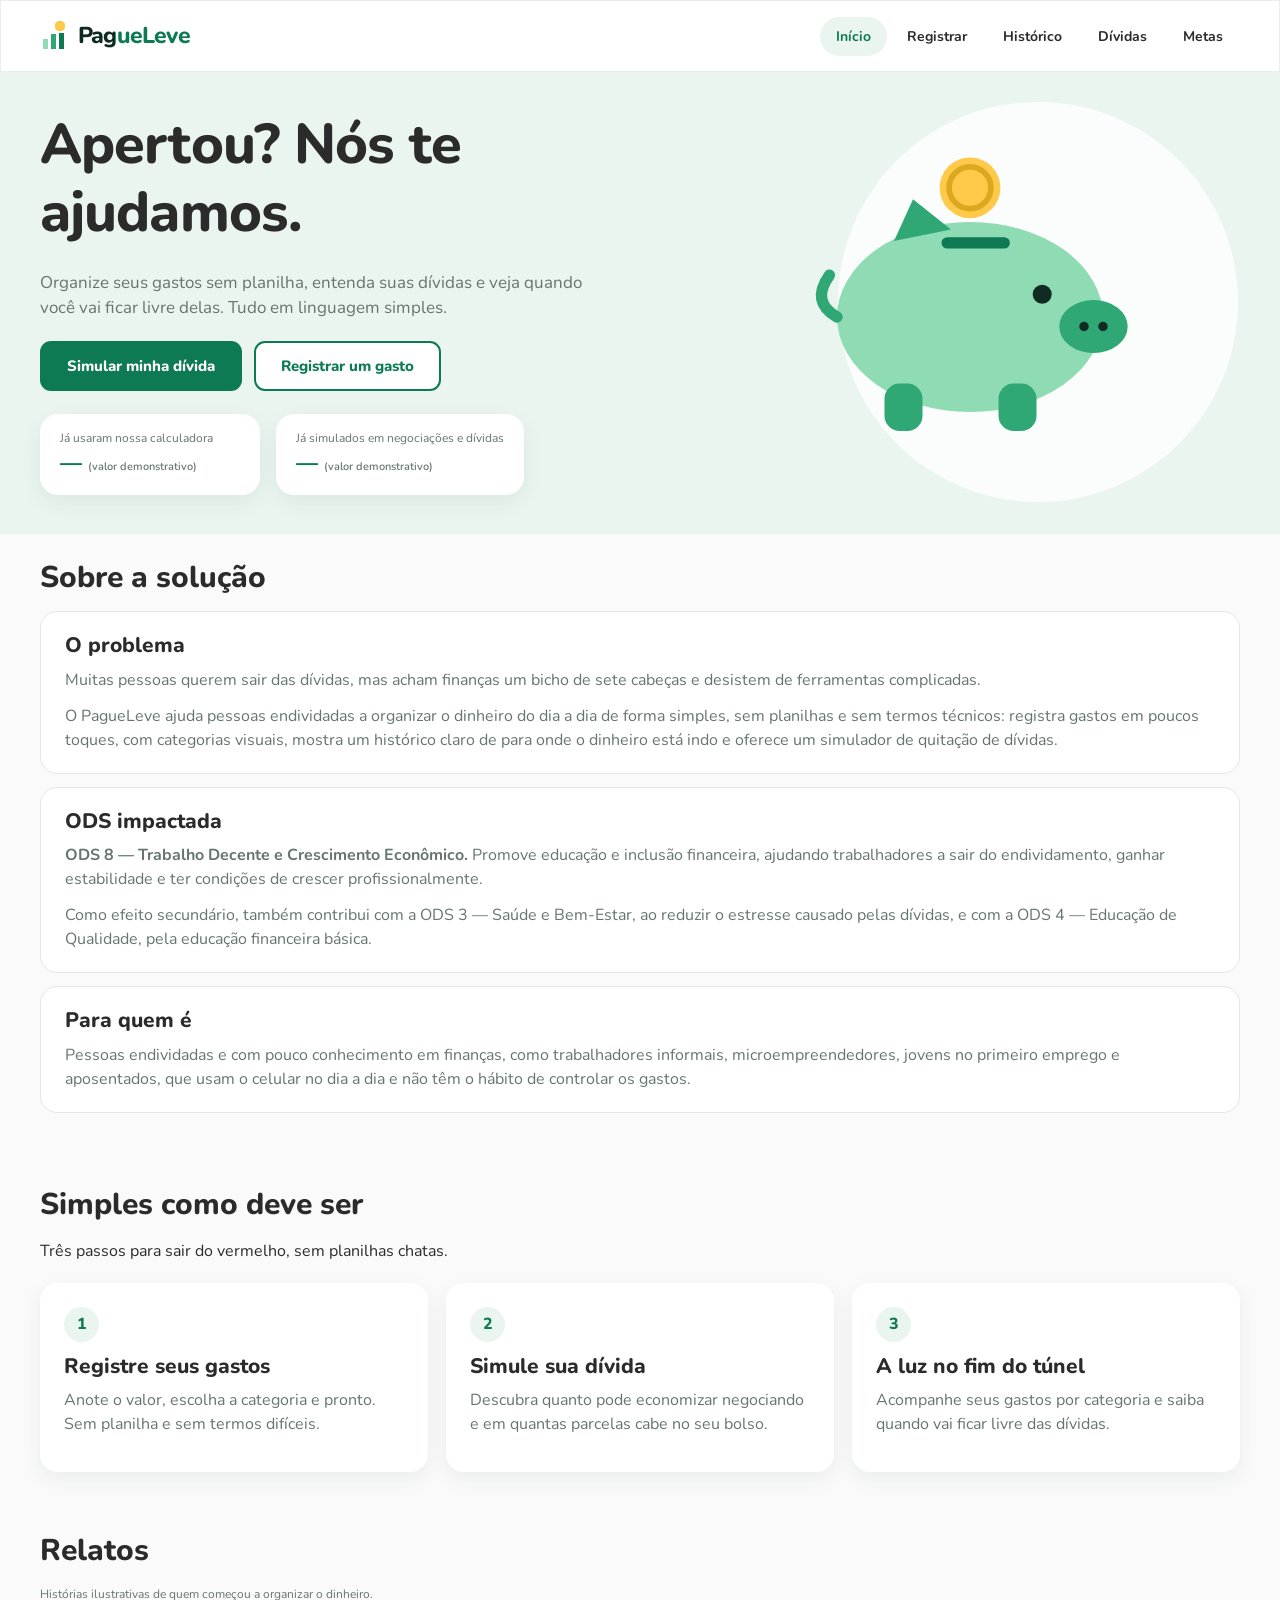
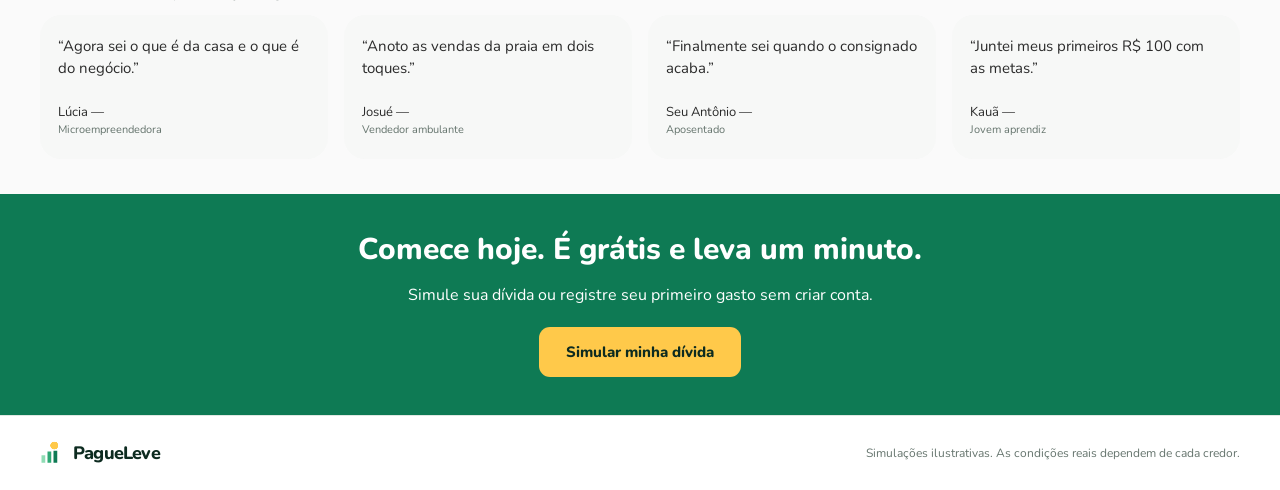
==== commit 8c678a84: "feat: Adicionado favicon" ====
--- a/index.html
+++ b/index.html
@@ -8,6 +8,7 @@
 
     <!-- Estilos da página (a estilização será feita por outro integrante) -->
     <link rel="stylesheet" href="css/style.css">
+    <link rel="icon" type="image/svg+xml" href="assets/img/favicon.svg">
 </head>
 <body>
 
--- a/css/style.css
+++ b/css/style.css
@@ -1430,3 +1430,24 @@
 		animation: none !important;
 	}
 }
+
+/* Ilustração do cofrinho na página inicial */
+.secao-inicio .ilustracao-hero {
+    position: absolute;
+    z-index: 2;
+    top: 74px;
+    right: max(5%, calc((100vw - 1200px) / 2 + 80px));
+    display: block;
+    width: min(32vw, 380px);
+    height: auto;
+}
+
+@media (max-width: 720px) {
+    .secao-inicio .ilustracao-hero {
+        position: relative;
+        top: auto;
+        right: auto;
+        width: min(100%, 270px);
+        margin: 22px auto 0;
+    }
+}
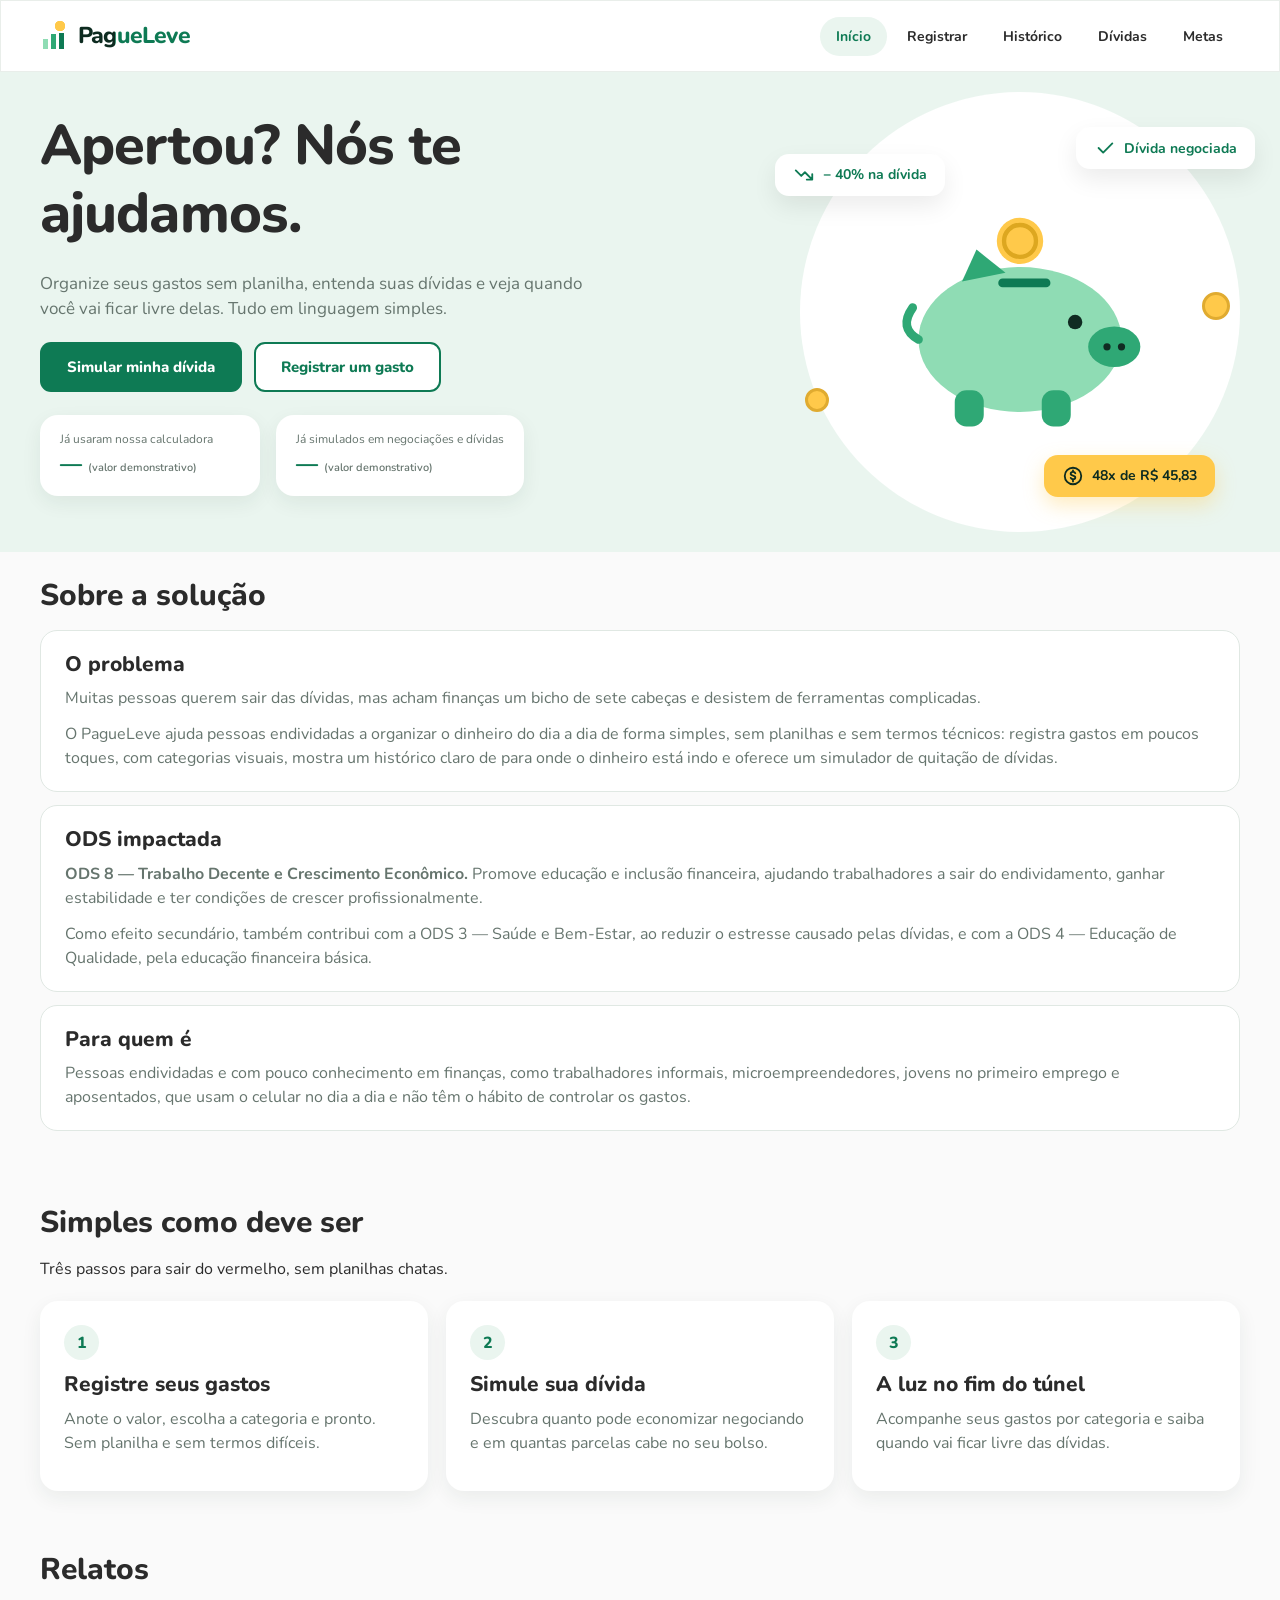
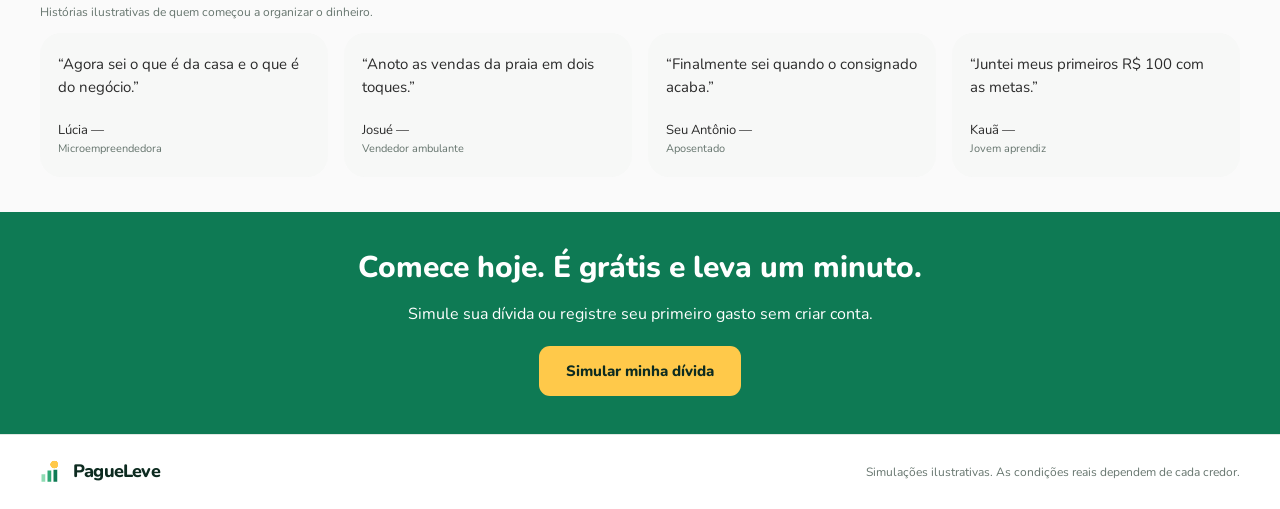
==== commit 51dfabfb: "feat: Ajuste div porquinho" ====
--- a/index.html
+++ b/index.html
@@ -71,13 +71,24 @@
                 </div>
             </div>
 
-            <img
-                src="assets/img/cofrinho.svg"
-                alt="Ilustração de um cofrinho recebendo uma moeda"
-                class="ilustracao-hero"
-                width="200"
-                height="160"
-            >
+            <!-- Ilustração do Cofrinho com tags flutuantes -->
+            <div class="hero__ilustracao" aria-hidden="true">
+                <img class="hero__cofrinho" src="assets/img/cofrinho.svg" alt="">
+                <span class="flutuante flutuante--desconto">
+                    <svg class="icone" width="22" height="22" viewBox="0 0 24 24" fill="none" stroke="currentColor" stroke-width="2" stroke-linecap="round" stroke-linejoin="round"><path d="M3 7l6 6 4-4 8 8M21 11v6h-6"/></svg>
+                    − 40% na dívida
+                </span>
+                <span class="flutuante flutuante--ok">
+                    <svg class="icone" width="22" height="22" viewBox="0 0 24 24" fill="none" stroke="currentColor" stroke-width="2" stroke-linecap="round" stroke-linejoin="round"><path d="M5 12l5 5L20 7"/></svg>
+                    Dívida negociada
+                </span>
+                <span class="flutuante flutuante--parcelas">
+                    <svg class="icone" width="22" height="22" viewBox="0 0 24 24" fill="none" stroke="currentColor" stroke-width="2" stroke-linecap="round" stroke-linejoin="round"><circle cx="12" cy="12" r="9"/><path d="M14.5 9a2.5 2 0 0 0-2.5-1.5c-1.5 0-2.5.8-2.5 2s1 1.7 2.5 2 2.5.8 2.5 2-1 2-2.5 2a2.5 2 0 0 1-2.5-1.5M12 6v1.5M12 16.5V18"/></svg>
+                    48x de R$ 45,83
+                </span>
+                <span class="moeda-solta moeda-solta--a"></span>
+                <span class="moeda-solta moeda-solta--b"></span>
+            </div>
             
         </section>
 
--- a/css/style.css
+++ b/css/style.css
@@ -235,10 +235,8 @@
 /* Home: hero e relatos. A imagem oficial ainda precisa ser exportada do Figma. */
 .secao-inicio {
 	position: relative;
-	min-height: 433px;
-	padding: 39px max(40px, calc((100vw - var(--largura)) / 2));
-	padding-right: max(44%, calc((100vw - var(--largura)) / 2 + 500px));
-	overflow: hidden;
+	min-height: 480px; /* Garante altura suficiente para a bola de 440px */
+	padding: 40px 480px 40px max(40px, calc((100vw - var(--largura)) / 2));
 	background: var(--verde-palido);
 }
 
@@ -1431,23 +1429,133 @@
 	}
 }
 
-/* Ilustração do cofrinho na página inicial */
-.secao-inicio .ilustracao-hero {
-    position: absolute;
-    z-index: 2;
-    top: 74px;
-    right: max(5%, calc((100vw - 1200px) / 2 + 80px));
-    display: block;
-    width: min(32vw, 380px);
-    height: auto;
-}
-
-@media (max-width: 720px) {
-    .secao-inicio .ilustracao-hero {
-        position: relative;
-        top: auto;
-        right: auto;
-        width: min(100%, 270px);
-        margin: 22px auto 0;
-    }
-}
+/* =========================================================
+   ILUSTRAÇÃO HERO (Cofrinho + Tags Flutuantes) - PORQUINHO MAIOR
+   ========================================================= */
+
+/* Remove o círculo branco antigo gerado pelo ::after da secção */
+.secao-inicio::after {
+	display: none !important;
+}
+
+.secao-inicio .hero__ilustracao {
+	position: absolute;
+	z-index: 2;
+	top: 50%;
+	right: max(40px, calc((100vw - var(--largura)) / 2));
+	transform: translateY(-50%);
+	width: 440px;
+	height: 440px;
+	display: flex;
+	align-items: center;
+	justify-content: center;
+	background: #ffffff;
+	border-radius: 50%;
+}
+
+.hero__cofrinho {
+	width: 290px;
+	height: auto;
+	display: block;
+	position: relative;
+	z-index: 2;
+	margin-top: 25px;
+}
+
+/* Badges / Tags Flutuantes */
+.flutuante {
+	position: absolute;
+	z-index: 3;
+	display: inline-flex;
+	align-items: center;
+	gap: 8px;
+	padding: 10px 18px;
+	border-radius: 14px;
+	font-weight: 700;
+	font-size: 14px;
+	background: #ffffff;
+	box-shadow: 0 10px 25px rgba(0, 0, 0, 0.08);
+	white-space: nowrap;
+}
+
+.flutuante .icone {
+	flex-shrink: 0;
+}
+
+/* Posicionamento exato das etiquetas */
+.flutuante--desconto {
+	top: 14%;
+	left: -25px;
+	color: #0e7a54;
+}
+
+.flutuante--ok {
+	top: 8%;
+	right: -15px;
+	color: #0e7a54;
+}
+
+.flutuante--parcelas {
+	bottom: 8%;
+	right: 25px;
+	background: #ffc94a;
+	color: #0d2b20;
+	box-shadow: 0 8px 20px rgba(255, 201, 74, 0.35);
+}
+
+/* Moedas decorativas */
+.moeda-solta {
+	position: absolute;
+	z-index: 1;
+	border-radius: 50%;
+	background: #ffc94a;
+	border: 3px solid #e0ab30;
+}
+
+.moeda-solta--a {
+	width: 24px;
+	height: 24px;
+	left: 5px;
+	bottom: 120px;
+}
+
+.moeda-solta--b {
+	width: 28px;
+	height: 28px;
+	right: 10px;
+	top: 200px;
+}
+
+/* Responsivo para mobile */
+@media (max-width: 900px) {
+	.secao-inicio .hero__ilustracao {
+		position: relative;
+		top: auto;
+		right: auto;
+		transform: none;
+		width: 340px;
+		height: 340px;
+		margin: 30px auto 0;
+	}
+
+	.hero__cofrinho {
+		width: 220px;
+	}
+
+	.flutuante {
+		padding: 8px 12px;
+		font-size: 12px;
+	}
+
+	.flutuante--desconto {
+		left: -10px;
+	}
+
+	.flutuante--ok {
+		right: -5px;
+	}
+
+	.flutuante--parcelas {
+		right: 15px;
+	}
+}
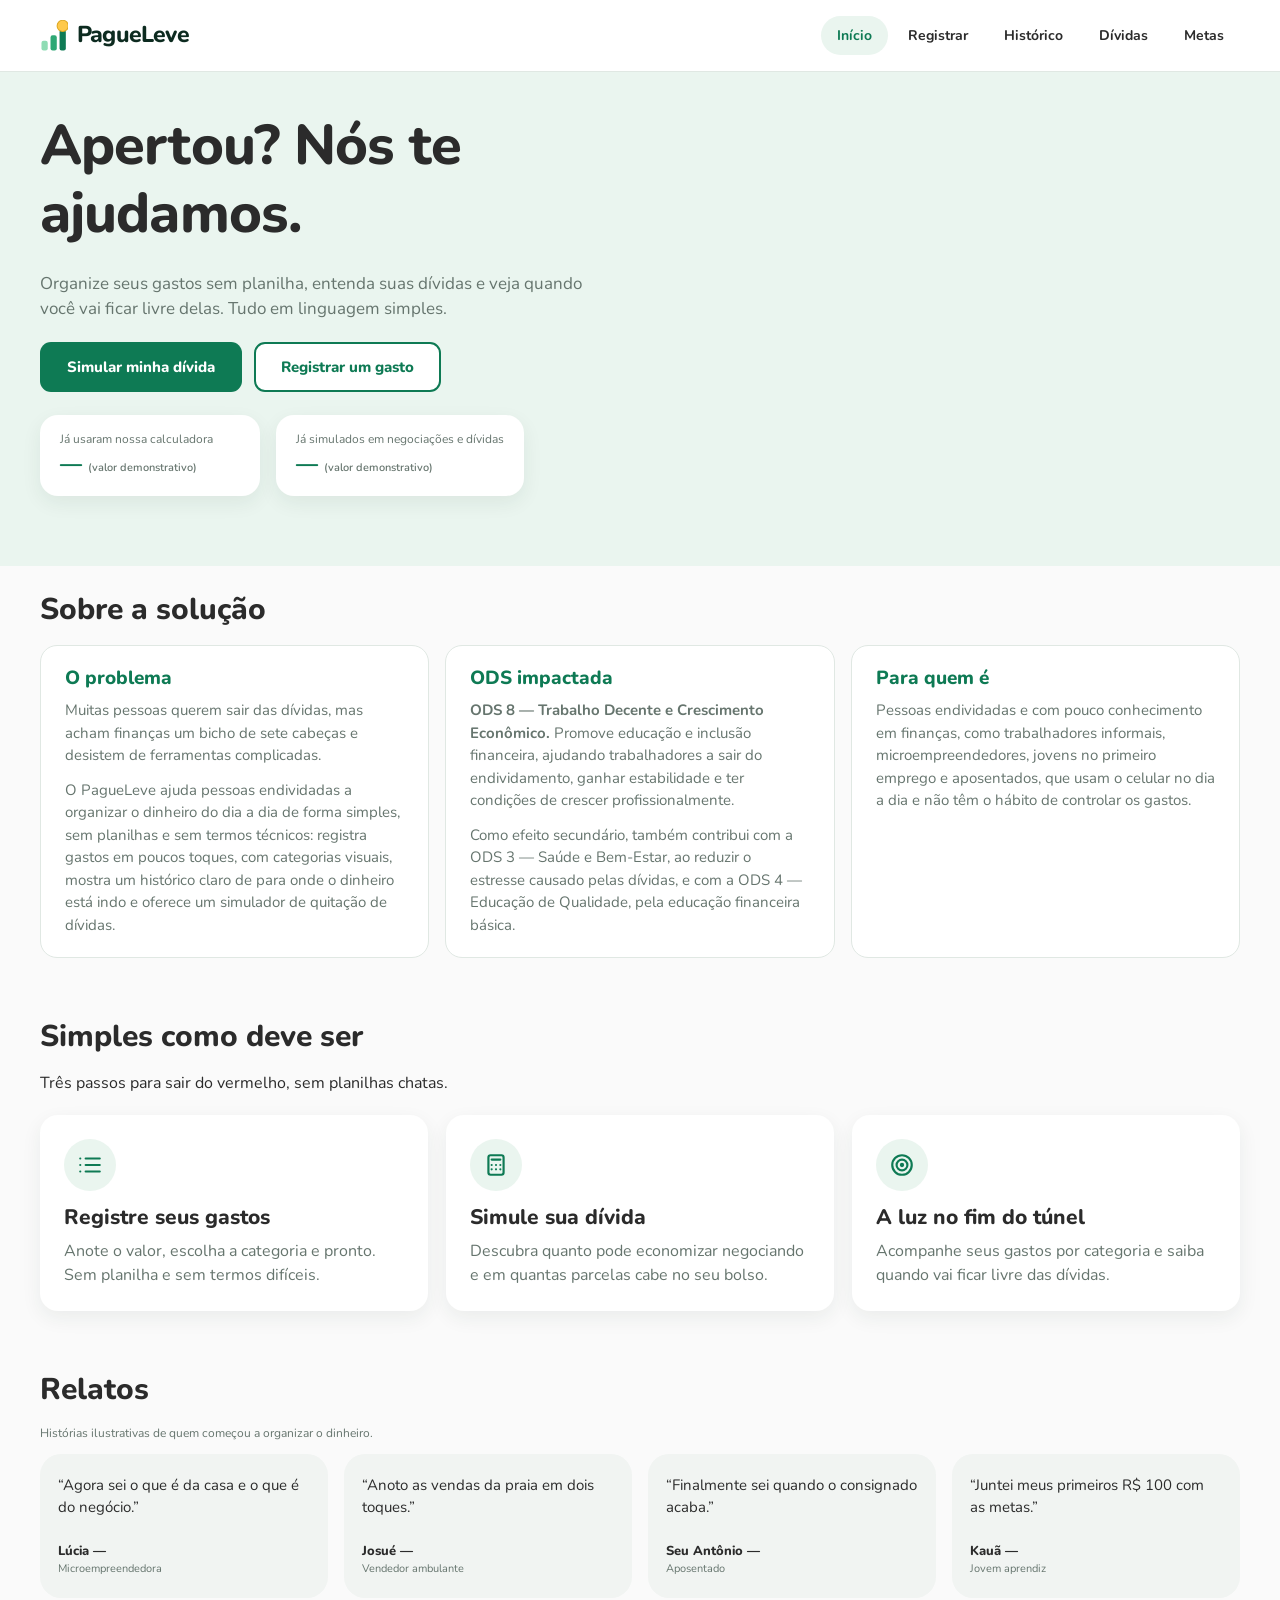
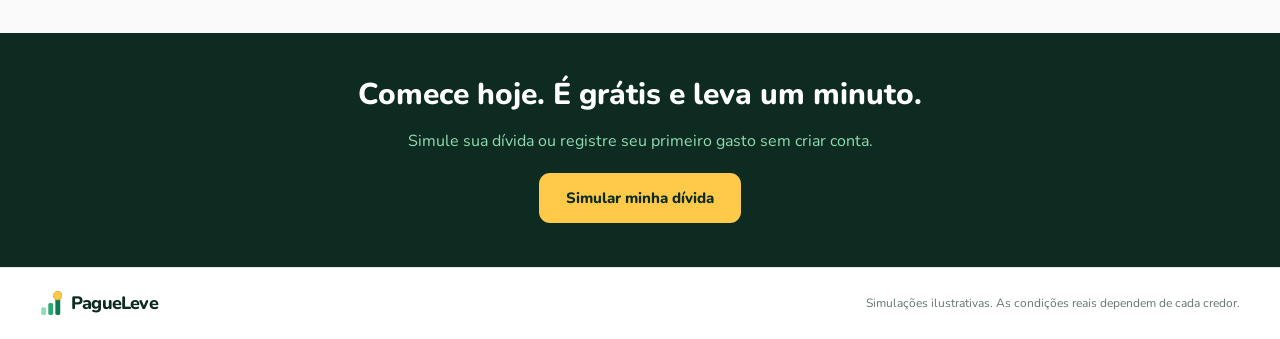
==== commit 1977441b: "Mudança de stylesheet Updated stylesheet links and added favicon." ====
--- a/index.html
+++ b/index.html
@@ -6,8 +6,8 @@
     <meta name="description" content="PagueLeve: organize seus gastos sem planilha, entenda suas dívidas e veja quando você vai ficar livre delas.">
     <title>PagueLeve — Controle financeiro sem complicação</title>
 
-    <!-- Estilos da página (a estilização será feita por outro integrante) -->
-    <link rel="stylesheet" href="css/style.css">
+    <link rel="stylesheet" href="css/base.css">
+    <link rel="stylesheet" href="css/paginas.css">
     <link rel="icon" type="image/svg+xml" href="assets/img/favicon.svg">
 </head>
 <body>
@@ -71,25 +71,7 @@
                 </div>
             </div>
 
-            <!-- Ilustração do Cofrinho com tags flutuantes -->
-            <div class="hero__ilustracao" aria-hidden="true">
-                <img class="hero__cofrinho" src="assets/img/cofrinho.svg" alt="">
-                <span class="flutuante flutuante--desconto">
-                    <svg class="icone" width="22" height="22" viewBox="0 0 24 24" fill="none" stroke="currentColor" stroke-width="2" stroke-linecap="round" stroke-linejoin="round"><path d="M3 7l6 6 4-4 8 8M21 11v6h-6"/></svg>
-                    − 40% na dívida
-                </span>
-                <span class="flutuante flutuante--ok">
-                    <svg class="icone" width="22" height="22" viewBox="0 0 24 24" fill="none" stroke="currentColor" stroke-width="2" stroke-linecap="round" stroke-linejoin="round"><path d="M5 12l5 5L20 7"/></svg>
-                    Dívida negociada
-                </span>
-                <span class="flutuante flutuante--parcelas">
-                    <svg class="icone" width="22" height="22" viewBox="0 0 24 24" fill="none" stroke="currentColor" stroke-width="2" stroke-linecap="round" stroke-linejoin="round"><circle cx="12" cy="12" r="9"/><path d="M14.5 9a2.5 2 0 0 0-2.5-1.5c-1.5 0-2.5.8-2.5 2s1 1.7 2.5 2 2.5.8 2.5 2-1 2-2.5 2a2.5 2 0 0 1-2.5-1.5M12 6v1.5M12 16.5V18"/></svg>
-                    48x de R$ 45,83
-                </span>
-                <span class="moeda-solta moeda-solta--a"></span>
-                <span class="moeda-solta moeda-solta--b"></span>
-            </div>
-            
+            <!-- TODO (CSS/assets): adicionar a "Ilustração hero" (cofrinho) exportada do Figma -->
         </section>
 
         <!-- =========================================================
--- a/css/base.css
+++ b/css/base.css
@@ -0,0 +1,597 @@
+/* =========================================================
+   PagueLeve · base.css
+   Tokens do guia de design (Figma), reset, tipografia e componentes
+   usados em TODAS as páginas: cabeçalho, menu, botões, formulários,
+   cartões e rodapé. Estilos de cada página ficam em paginas.css.
+   ========================================================= */
+@import url('https://fonts.googleapis.com/css2?family=Nunito:wght@400;500;600;700;800&display=swap');
+
+:root {
+	/* marca */
+	--verde: #0e7a54;
+	--verde-medio: #2fa875;
+	--verde-claro: #8fdcb4;
+	--verde-palido: #eaf5ef;
+	--verde-escuro: #0d2b20;
+	--amarelo: #ffc94a;
+	--azul: #063472;
+	/* estados dos botões (guia de design) */
+	--verde-hover: #0b6644;
+	--verde-pressionado: #085238;
+	--amarelo-hover: #f5b92e;
+	--amarelo-pressionado: #e3a41b;
+	/* neutras */
+	--fundo: #fafafa;
+	--texto: #2b2b2b;
+	--texto-suave: #66756e;
+	--branco: #ffffff;
+	--borda: #e0e8e3;
+	/* semânticas */
+	--erro: #f13232;
+	--erro-fundo: #fdecec;
+	--sucesso: #4bb002;
+	--sucesso-fundo: #eaf6e0;
+	--aviso-fundo: #fff6cc;
+	/* forma */
+	--sombra: 0 7px 20px rgb(23 55 39 / 7%);
+	--raio: 22px;
+	--largura: 1200px;
+}
+
+*, *::before, *::after {
+	box-sizing: border-box;
+}
+
+html {
+	scroll-behavior: smooth;
+}
+
+body {
+	min-width: 320px;
+	margin: 0;
+	color: var(--texto);
+	background: var(--fundo);
+	font: 400 16px/1.5 'Nunito', system-ui, sans-serif;
+}
+
+a {
+	color: inherit;
+}
+
+button, input, select, textarea {
+	font: inherit;
+}
+
+button, select {
+	cursor: pointer;
+}
+
+button:disabled {
+	cursor: not-allowed;
+	opacity: .55;
+}
+
+:focus-visible {
+	outline: 3px solid var(--amarelo);
+	outline-offset: 3px;
+}
+
+img, svg {
+	max-width: 100%;
+}
+
+h1, h2, h3, h4, p {
+	margin-top: 0;
+}
+
+h1, h2, h3 {
+	line-height: 1.22;
+}
+
+h1 {
+	margin-bottom: 4px;
+	font-size: clamp(27px, 3vw, 34px);
+	font-weight: 800;
+}
+
+h2 {
+	margin-bottom: 15px;
+	font-size: 25px;
+	font-weight: 800;
+}
+
+h3 {
+	margin-bottom: 9px;
+	font-size: 21px;
+	font-weight: 800;
+}
+
+p {
+	margin-bottom: 12px;
+}
+
+small {
+	color: var(--texto-suave);
+}
+
+/* ---------- Cabeçalho e logo (72 px no desktop, 52 px no celular) ---------- */
+.cabecalho {
+	position: sticky;
+	top: 0;
+	z-index: 40;
+	height: 72px;
+	display: flex;
+	align-items: center;
+	justify-content: space-between;
+	gap: 18px;
+	padding: 0 max(24px, calc((100vw - var(--largura)) / 2));
+	background: var(--branco);
+	border-bottom: 1px solid var(--borda);
+}
+
+.logo {
+	display: inline-flex;
+	align-items: center;
+	flex-shrink: 0;
+	margin: 0;
+	color: var(--verde-escuro);
+	text-decoration: none;
+	font-size: 23px;
+	font-weight: 800;
+	letter-spacing: -.8px;
+	white-space: nowrap;
+}
+
+/* "Leve" em verde: <a class="logo">Pague<span>Leve</span></a> */
+.logo span {
+	color: var(--verde);
+}
+
+/* Marca oficial (barras + moeda), a mesma do favicon. */
+.logo::before {
+	content: '';
+	width: 28px;
+	height: 32px;
+	flex-shrink: 0;
+	margin-right: 9px;
+	background: url('../assets/img/favicon.svg') center / contain no-repeat;
+}
+
+/* ---------- Menu: horizontal no desktop; barra fixa embaixo no celular ---------- */
+.menu ul {
+	display: flex;
+	align-items: center;
+	gap: 4px;
+	margin: 0;
+	padding: 0;
+	list-style: none;
+}
+
+.menu a {
+	display: flex;
+	justify-content: center;
+	align-items: center;
+	min-height: 38px;
+	padding: 9px 16px;
+	border-radius: 100px;
+	color: var(--texto);
+	text-decoration: none;
+	font-size: 14px;
+	font-weight: 700;
+	transition: background-color .15s ease, color .15s ease;
+}
+
+.menu a:hover {
+	background: var(--fundo);
+}
+
+.menu a[aria-current='page'] {
+	background: var(--verde-palido);
+	color: var(--verde);
+}
+
+/* ---------- Botões (estados do guia: padrão, hover, pressionado, desabilitado) ---------- */
+.botao {
+	display: inline-flex;
+	justify-content: center;
+	align-items: center;
+	gap: 8px;
+	padding: 12px 25px;
+	min-height: 50px;
+	border: 2px solid transparent;
+	border-radius: 11px;
+	text-decoration: none;
+	text-align: center;
+	font-weight: 800;
+	font-size: 15px;
+	line-height: 1.2;
+	transition: background-color .15s ease, border-color .15s ease, transform .15s ease;
+}
+
+.botao:active {
+	transform: translateY(1px);
+}
+
+.botao-primario {
+	background: var(--verde);
+	color: var(--branco);
+}
+
+.botao-primario:hover {
+	background: var(--verde-hover);
+}
+
+.botao-primario:active {
+	background: var(--verde-pressionado);
+}
+
+.botao-secundario {
+	background: var(--branco);
+	border-color: var(--verde);
+	color: var(--verde);
+}
+
+.botao-secundario:hover {
+	background: var(--verde-palido);
+}
+
+.botao-secundario:active {
+	background: var(--verde-claro);
+	color: var(--verde-escuro);
+}
+
+.botao-amarelo {
+	background: var(--amarelo);
+	color: var(--verde-escuro);
+}
+
+.botao-amarelo:hover {
+	background: var(--amarelo-hover);
+}
+
+.botao-amarelo:active {
+	background: var(--amarelo-pressionado);
+}
+
+.botao:disabled {
+	background: var(--borda);
+	border-color: transparent;
+	color: var(--texto-suave);
+	opacity: 1;
+	transform: none;
+}
+
+/* Mostrar só no celular / só no desktop. */
+.apenas-mobile {
+	display: none !important;
+}
+
+.aviso-ilustrativo {
+	color: var(--texto-suave);
+	font-size: 12px;
+}
+
+/* ---------- Cartões (painéis brancos) ---------- */
+#form-lancamento, .como-fica-salvo, .painel-categorias, .painel-distribuicao {
+	border-radius: var(--raio);
+	background: var(--branco);
+	box-shadow: var(--sombra);
+}
+
+/* ---------- Formulários ---------- */
+.campo {
+	min-width: 0;
+}
+
+.campo > label, .campo > legend, fieldset > legend {
+	display: block;
+	margin-bottom: 7px;
+	font-size: 14px;
+	color: var(--texto);
+	font-weight: 700;
+}
+
+fieldset {
+	min-width: 0;
+	margin: 0;
+	padding: 0;
+	border: 0;
+}
+
+input:not([type='radio']):not([type='range']), select, textarea {
+	width: 100%;
+	min-width: 0;
+	min-height: 51px;
+	padding: 12px 16px;
+	color: var(--texto);
+	background: var(--branco);
+	border: 2px solid var(--borda);
+	border-radius: 12px;
+	outline: none;
+	transition: border-color .15s ease, box-shadow .15s ease;
+}
+
+input:not([type='radio']):not([type='range']):hover, select:hover, textarea:hover {
+	border-color: #c9d6cf;
+}
+
+input:not([type='radio']):not([type='range']):focus, select:focus, textarea:focus {
+	border-color: var(--verde);
+	box-shadow: 0 0 0 3px rgb(14 122 84 / 12%);
+}
+
+input::placeholder {
+	color: #87968f;
+}
+
+/* Erro só depois que a pessoa mexe no campo (e não em campos vazios ainda intocados). */
+input:user-invalid, select:user-invalid {
+	border-color: var(--erro);
+}
+
+.campo > small {
+	display: block;
+	margin-top: 7px;
+	font-size: 11px;
+}
+
+select {
+	appearance: none;
+	padding-right: 44px;
+	background-image: url("data:image/svg+xml,%3Csvg xmlns='http://www.w3.org/2000/svg' width='18' height='18' viewBox='0 0 24 24' fill='none' stroke='%2366756e' stroke-width='2.4' stroke-linecap='round' stroke-linejoin='round'%3E%3Cpath d='m6 9 6 6 6-6'/%3E%3C/svg%3E");
+	background-position: right 15px center;
+	background-repeat: no-repeat;
+}
+
+/* Botões de opção em forma de "chip" (categorias) e seletor de tipo. */
+.grupo-opcoes {
+	display: flex;
+	flex-wrap: wrap;
+	align-items: center;
+	gap: 8px;
+}
+
+.grupo-opcoes > legend {
+	width: 100%;
+}
+
+.grupo-opcoes .opcao {
+	position: relative;
+	display: inline-flex;
+	cursor: pointer;
+}
+
+.grupo-opcoes .opcao input {
+	position: absolute;
+	width: 1px;
+	height: 1px;
+	opacity: 0;
+}
+
+.grupo-opcoes .opcao span {
+	display: inline-flex;
+	justify-content: center;
+	align-items: center;
+	gap: 7px;
+	min-height: 38px;
+	padding: 7px 15px;
+	border-radius: 30px;
+	background: var(--verde-palido);
+	color: var(--verde);
+	font-size: 13px;
+	font-weight: 800;
+	transition: background-color .15s ease, color .15s ease;
+}
+
+.grupo-opcoes .opcao:hover input:not(:checked) + span {
+	background: var(--verde-claro);
+}
+
+.grupo-opcoes .opcao input:checked + span {
+	background: var(--verde);
+	color: var(--branco);
+}
+
+.grupo-opcoes .opcao input:focus-visible + span {
+	outline: 3px solid var(--amarelo);
+	outline-offset: 3px;
+}
+
+.controle-tipo {
+	position: relative;
+	display: inline-flex;
+	width: fit-content;
+	max-width: 100%;
+	gap: 0;
+	padding: 4px;
+	border-radius: 40px;
+	background: var(--verde-palido);
+}
+
+.controle-tipo legend {
+	position: absolute;
+	width: 1px;
+	height: 1px;
+	overflow: hidden;
+	clip-path: inset(50%);
+	white-space: nowrap;
+}
+
+.controle-tipo .opcao span {
+	min-width: 89px;
+	background: transparent;
+	border-radius: 24px;
+}
+
+.controle-tipo .opcao:hover input:not(:checked) + span {
+	background: rgb(143 220 180 / 45%);
+}
+
+.controle-tipo .opcao input:checked + span {
+	background: var(--verde);
+}
+
+/* ---------- Rodapé ---------- */
+.rodape {
+	display: flex;
+	align-items: center;
+	justify-content: space-between;
+	gap: 20px;
+	padding: 22px max(40px, calc((100vw - var(--largura)) / 2));
+	border-top: 1px solid var(--borda);
+	background: var(--branco);
+}
+
+.rodape .logo {
+	font-size: 18px;
+}
+
+.rodape .logo::before {
+	width: 22px;
+	height: 25px;
+}
+
+.rodape > p:last-child {
+	margin: 0;
+	color: var(--texto-suave);
+	font-size: 12px;
+}
+
+/* ---------- Celular (Figma: 360 px) ---------- */
+@media (max-width: 720px) {
+	body {
+		font-size: 15px;
+		padding-bottom: calc(75px + env(safe-area-inset-bottom));
+	}
+	.cabecalho {
+		height: 52px;
+		padding: 0 16px;
+		border-bottom: 0;
+	}
+	.cabecalho .logo {
+		font-size: 20px;
+	}
+	.cabecalho .logo::before {
+		width: 24px;
+		height: 28px;
+	}
+
+	/* Menu vira barra fixa embaixo, com ícones (ordem do Figma: Início, Histórico, Registrar, Dívidas, Metas). */
+	.menu {
+		position: fixed;
+		inset: auto 0 0;
+		z-index: 100;
+		height: calc(67px + env(safe-area-inset-bottom));
+		padding-bottom: env(safe-area-inset-bottom);
+		border-top: 1px solid var(--borda);
+		background: var(--branco);
+		box-shadow: 0 -2px 12px rgb(0 0 0 / 3%);
+	}
+	.menu ul {
+		display: flex;
+		width: 100%;
+		height: 67px;
+		gap: 0;
+	}
+	.menu li {
+		min-width: 0;
+		flex: 1;
+	}
+	.menu li:nth-child(1) { order: 1; }
+	.menu li:nth-child(3) { order: 2; }
+	.menu li:nth-child(2) { order: 3; }
+	.menu li:nth-child(4) { order: 4; }
+	.menu li:nth-child(5) { order: 5; }
+	.menu a {
+		flex-direction: column;
+		gap: 3px;
+		width: calc(100% - 4px);
+		height: 60px;
+		min-height: 0;
+		margin: 3px 2px;
+		padding: 6px 1px 4px;
+		border-radius: 13px;
+		color: var(--texto-suave);
+		font-size: 11px;
+		font-weight: 700;
+	}
+	.menu a::before {
+		content: '';
+		display: block;
+		width: 22px;
+		height: 22px;
+		flex-shrink: 0;
+		background: currentColor;
+		mask: var(--icone) center / contain no-repeat;
+		-webkit-mask: var(--icone) center / contain no-repeat;
+	}
+	.menu a[aria-current='page'] {
+		color: var(--verde);
+	}
+	.menu a[href='index.html'] {
+		--icone: url("data:image/svg+xml,%3Csvg xmlns='http://www.w3.org/2000/svg' width='24' height='24' viewBox='0 0 24 24' fill='none' stroke='black' stroke-width='2' stroke-linecap='round' stroke-linejoin='round'%3E%3Cpath d='M3 10.5 12 3l9 7.5V20a1 1 0 0 1-1 1h-5v-6H9v6H4a1 1 0 0 1-1-1z'/%3E%3C/svg%3E");
+	}
+	.menu a[href='historico.html'] {
+		--icone: url("data:image/svg+xml,%3Csvg xmlns='http://www.w3.org/2000/svg' width='24' height='24' viewBox='0 0 24 24' fill='none' stroke='black' stroke-width='2' stroke-linecap='round' stroke-linejoin='round'%3E%3Cpath d='M8 6h13M8 12h13M8 18h13M3 6h.01M3 12h.01M3 18h.01'/%3E%3C/svg%3E");
+	}
+	.menu a[href='registrar.html'] {
+		--icone: url("data:image/svg+xml,%3Csvg xmlns='http://www.w3.org/2000/svg' width='24' height='24' viewBox='0 0 24 24'%3E%3Cpath d='M12 4v16M4 12h16' fill='none' stroke='black' stroke-width='2.2' stroke-linecap='round'/%3E%3C/svg%3E");
+	}
+	.menu a[href='dividas.html'] {
+		--icone: url("data:image/svg+xml,%3Csvg xmlns='http://www.w3.org/2000/svg' width='24' height='24' viewBox='0 0 24 24' fill='none' stroke='black' stroke-width='2' stroke-linecap='round' stroke-linejoin='round'%3E%3Crect x='5' y='3' width='14' height='18' rx='2'/%3E%3Cpath d='M8 7h8M8 12h.01M12 12h.01M16 12h.01M8 16h.01M12 16h.01M16 16h.01'/%3E%3C/svg%3E");
+	}
+	.menu a[href='metas.html'] {
+		--icone: url("data:image/svg+xml,%3Csvg xmlns='http://www.w3.org/2000/svg' width='24' height='24' viewBox='0 0 24 24' fill='none' stroke='black' stroke-width='2' stroke-linecap='round' stroke-linejoin='round'%3E%3Ccircle cx='12' cy='12' r='9'/%3E%3Ccircle cx='12' cy='12' r='5'/%3E%3Ccircle cx='12' cy='12' r='1'/%3E%3C/svg%3E");
+	}
+
+	.apenas-desktop {
+		display: none !important;
+	}
+	.apenas-mobile {
+		display: block !important;
+	}
+	.botao-flutuante.apenas-mobile, button.apenas-mobile {
+		display: flex !important;
+	}
+
+	/* O Figma reserva o rodapé completo para a página inicial. */
+	.rodape {
+		display: none;
+	}
+	body:has(.secao-inicio) .rodape {
+		display: block;
+		padding: 18px 16px;
+	}
+	.rodape > p:last-child {
+		margin-top: 8px;
+	}
+	.botao {
+		min-height: 51px;
+	}
+	.campo > label, .campo > legend, fieldset > legend {
+		font-size: 14px;
+	}
+	input:not([type='radio']):not([type='range']), select, textarea {
+		min-height: 54px;
+	}
+}
+
+@media (max-width: 370px) {
+	.menu a {
+		font-size: 10px;
+	}
+	.menu a::before {
+		width: 21px;
+		height: 21px;
+	}
+}
+
+@media (prefers-reduced-motion: reduce) {
+	html {
+		scroll-behavior: auto;
+	}
+	*, *::before, *::after {
+		transition: none !important;
+		animation: none !important;
+	}
+}
--- a/css/paginas.css
+++ b/css/paginas.css
@@ -0,0 +1,1147 @@
+/* =========================================================
+   PagueLeve · paginas.css
+   Estilos específicos de cada página (carregue DEPOIS de base.css):
+   Início, Registrar, Histórico, Dívidas e Metas.
+   ========================================================= */
+
+/* ---------- Contêineres das páginas internas ---------- */
+.secao-registrar, .secao-historico, .secao-dividas, .secao-metas {
+	width: min(var(--largura), calc(100% - 80px));
+	margin: 24px auto 28px;
+}
+
+.secao-registrar > p, .secao-historico > p:not(.totais), .secao-dividas > p, .secao-metas > p {
+	color: var(--texto-suave);
+	font-size: 15px;
+}
+
+/* =========================================================
+   INÍCIO
+   ========================================================= */
+.secao-inicio {
+	--hero-margem: max(40px, calc((100vw - var(--largura)) / 2));
+	--hero-arte: clamp(300px, 37vw, 480px);
+	position: relative;
+	overflow: hidden;
+	min-height: calc(var(--hero-arte) * .875 + 80px);
+	padding: 40px calc(var(--hero-margem) + var(--hero-arte) + 32px) 40px var(--hero-margem);
+	background: var(--verde-palido);
+}
+
+.secao-inicio h1 {
+	max-width: 560px;
+	margin-bottom: 22px;
+	font-size: clamp(38px, 4.4vw, 56px);
+	letter-spacing: -.9px;
+}
+
+/* "Nós te ajudamos." em verde: <h1>Apertou? <span>Nós te ajudamos.</span></h1> */
+.secao-inicio h1 span {
+	color: var(--verde);
+}
+
+.secao-inicio > p {
+	max-width: 565px;
+	color: var(--texto-suave);
+	font-size: 17px;
+}
+
+.botoes-inicio {
+	display: flex;
+	flex-wrap: wrap;
+	gap: 12px;
+	margin-top: 20px;
+}
+
+.contadores {
+	display: flex;
+	flex-wrap: wrap;
+	gap: 16px;
+	margin-top: 23px;
+}
+
+.contador {
+	min-width: 220px;
+	padding: 15px 20px;
+	border-radius: 18px;
+	background: var(--branco);
+	box-shadow: var(--sombra);
+}
+
+.contador p {
+	margin: 0;
+}
+
+.contador-rotulo {
+	color: var(--texto-suave);
+	font-size: 12px;
+}
+
+.contador-valor {
+	color: var(--verde);
+	font-size: 22px;
+	font-weight: 800;
+}
+
+.contador-valor small {
+	font-size: 11px;
+	font-weight: 600;
+}
+
+/* Ilustração do cofrinho (assets/img/cofrinho.svg) com etiquetas flutuantes.
+   Tudo é medido em % da caixa, então a arte escala junto com --hero-arte. */
+.secao-inicio > .hero__ilustracao {
+	position: absolute;
+	z-index: 1;
+	top: 50%;
+	right: var(--hero-margem);
+	width: var(--hero-arte);
+	aspect-ratio: 480 / 420;
+	transform: translateY(-50%);
+}
+
+.hero__ilustracao::before, .hero__ilustracao::after {
+	content: '';
+	position: absolute;
+	aspect-ratio: 1;
+	border-radius: 50%;
+	background: var(--branco);
+}
+
+.hero__ilustracao::before {
+	left: 8%;
+	top: 2%;
+	width: 83%;
+	opacity: .6;
+}
+
+.hero__ilustracao::after {
+	left: 22%;
+	top: 18%;
+	width: 56%;
+	opacity: .95;
+}
+
+.hero__cofrinho {
+	position: absolute;
+	z-index: 1;
+	left: 16%;
+	top: 29%;
+	width: 71%;
+	height: auto;
+}
+
+.flutuante {
+	position: absolute;
+	z-index: 2;
+	display: inline-flex;
+	align-items: center;
+	gap: 8px;
+	padding: .7em 1.1em .7em .9em;
+	border-radius: 16px;
+	background: var(--branco);
+	box-shadow: 0 8px 22px rgb(16 43 34 / 14%);
+	color: var(--texto);
+	font-size: clamp(11px, 1.15vw, 15px);
+	font-weight: 800;
+	white-space: nowrap;
+}
+
+.flutuante .icone {
+	flex-shrink: 0;
+	color: var(--verde);
+}
+
+.flutuante--desconto {
+	left: 0;
+	top: 17%;
+}
+
+.flutuante--ok {
+	right: 3%;
+	top: 9%;
+}
+
+.flutuante--parcelas {
+	right: 10%;
+	bottom: 8%;
+	background: var(--amarelo);
+	color: var(--verde-escuro);
+}
+
+.flutuante--parcelas .icone {
+	color: var(--verde-escuro);
+}
+
+.moeda-solta {
+	position: absolute;
+	z-index: 2;
+	width: 6%;
+	aspect-ratio: 1;
+	border-radius: 50%;
+	background: var(--amarelo);
+	border: 3px solid #dda720;
+}
+
+.moeda-solta--a {
+	right: 4%;
+	top: 48%;
+}
+
+.moeda-solta--b {
+	left: 5%;
+	bottom: 28%;
+}
+
+.secao-relatos, .secao-sobre, .secao-como-funciona {
+	width: min(var(--largura), calc(100% - 80px));
+	margin: 0 auto;
+	padding: 26px 0 35px;
+}
+
+.secao-relatos h2, .secao-sobre h2, .secao-como-funciona h2 {
+	font-size: 30px;
+}
+
+/* Sobre a solução: três blocos lado a lado. */
+.secao-sobre {
+	display: grid;
+	grid-template-columns: repeat(3, minmax(0, 1fr));
+	gap: 16px;
+}
+
+.secao-sobre > h2 {
+	grid-column: 1 / -1;
+	margin-bottom: 0;
+}
+
+.sobre-bloco {
+	margin: 0;
+	padding: 21px 24px;
+	border: 1px solid var(--borda);
+	border-radius: 17px;
+	background: var(--branco);
+}
+
+.sobre-bloco h3 {
+	color: var(--verde);
+	font-size: 19px;
+}
+
+.sobre-bloco p {
+	color: var(--texto-suave);
+	font-size: 15px;
+}
+
+.sobre-bloco p:last-child {
+	margin-bottom: 0;
+}
+
+/* Como funciona: cartões com ícone (lista, calculadora, meta). */
+.passos {
+	display: grid;
+	grid-template-columns: repeat(3, minmax(0, 1fr));
+	gap: 18px;
+	margin: 20px 0 0;
+	padding: 0;
+	list-style: none;
+}
+
+.passo {
+	min-height: 175px;
+	padding: 24px;
+	border-radius: 18px;
+	background: var(--branco);
+	box-shadow: var(--sombra);
+}
+
+.passo::before {
+	content: '';
+	display: block;
+	width: 52px;
+	height: 52px;
+	margin-bottom: 14px;
+	border-radius: 50%;
+	background: var(--verde-palido) url("data:image/svg+xml,%3Csvg xmlns='http://www.w3.org/2000/svg' width='24' height='24' viewBox='0 0 24 24' fill='none' stroke='%230e7a54' stroke-width='2' stroke-linecap='round' stroke-linejoin='round'%3E%3Cpath d='M8 6h13M8 12h13M8 18h13M3 6h.01M3 12h.01M3 18h.01'/%3E%3C/svg%3E") center / 26px no-repeat;
+}
+
+.passo:nth-child(2)::before {
+	background-image: url("data:image/svg+xml,%3Csvg xmlns='http://www.w3.org/2000/svg' width='24' height='24' viewBox='0 0 24 24' fill='none' stroke='%230e7a54' stroke-width='2' stroke-linecap='round' stroke-linejoin='round'%3E%3Crect x='5' y='3' width='14' height='18' rx='2'/%3E%3Cpath d='M8 7h8M8 12h.01M12 12h.01M16 12h.01M8 16h.01M12 16h.01M16 16h.01'/%3E%3C/svg%3E");
+}
+
+.passo:nth-child(3)::before {
+	background-image: url("data:image/svg+xml,%3Csvg xmlns='http://www.w3.org/2000/svg' width='24' height='24' viewBox='0 0 24 24' fill='none' stroke='%230e7a54' stroke-width='2' stroke-linecap='round' stroke-linejoin='round'%3E%3Ccircle cx='12' cy='12' r='9'/%3E%3Ccircle cx='12' cy='12' r='5'/%3E%3Ccircle cx='12' cy='12' r='1'/%3E%3C/svg%3E");
+}
+
+.passo p {
+	margin-bottom: 0;
+	color: var(--texto-suave);
+}
+
+.cards-relato {
+	display: grid;
+	grid-template-columns: repeat(4, minmax(0, 1fr));
+	gap: 16px;
+}
+
+.card-relato {
+	display: flex;
+	flex-direction: column;
+	justify-content: space-between;
+	gap: 17px;
+	min-height: 144px;
+	margin: 0;
+	padding: 20px 18px;
+	border-radius: 21px;
+	background: #f1f4f2;
+}
+
+.card-relato p {
+	margin: 0;
+	font-size: 15px;
+}
+
+.card-relato footer {
+	color: var(--texto);
+	font-size: 13px;
+	font-weight: 800;
+}
+
+.card-relato footer span {
+	display: block;
+	color: var(--texto-suave);
+	font-size: 11px;
+	font-weight: 400;
+}
+
+.secao-chamada {
+	padding: 44px 20px;
+	background: var(--verde-escuro);
+	color: var(--branco);
+	text-align: center;
+}
+
+.secao-chamada h2 {
+	font-size: 30px;
+}
+
+.secao-chamada p {
+	color: var(--verde-claro);
+}
+
+.secao-chamada .botao {
+	margin-top: 8px;
+}
+
+/* =========================================================
+   REGISTRAR: formulário (700 px) + quadro "Como fica salvo" (476 px)
+   ========================================================= */
+.secao-registrar {
+	display: grid;
+	grid-template-columns: minmax(0, 7fr) minmax(0, 4.76fr);
+	gap: 0 22px;
+}
+
+.secao-registrar > h1, .secao-registrar > p {
+	grid-column: 1 / -1;
+}
+
+.secao-registrar > p {
+	margin-bottom: 18px;
+}
+
+#form-lancamento {
+	display: grid;
+	grid-template-columns: repeat(2, minmax(0, 1fr));
+	align-content: start;
+	gap: 17px 16px;
+	min-height: 490px;
+	padding: 23px 24px;
+}
+
+#form-lancamento > .grupo-opcoes, #form-lancamento > .botoes-formulario,
+#form-lancamento > .campo:has(#descricao) {
+	grid-column: 1 / -1;
+}
+
+/* Alternativa para navegadores antigos sem :has(). */
+#form-lancamento > .campo:nth-last-of-type(1) {
+	grid-column: 1 / -1;
+}
+
+.categorias > legend {
+	margin: 0 0 7px;
+}
+
+.categorias .opcao span {
+	min-height: 35px;
+}
+
+/* Ícones das categorias (os mesmos do guia de design). */
+.categorias .opcao span::before {
+	content: '';
+	width: 18px;
+	height: 18px;
+	flex-shrink: 0;
+	background: currentColor;
+	mask: var(--icone) center / contain no-repeat;
+	-webkit-mask: var(--icone) center / contain no-repeat;
+}
+
+.categorias input[value='alimentação'] + span {
+	--icone: url("data:image/svg+xml,%3Csvg xmlns='http://www.w3.org/2000/svg' width='24' height='24' viewBox='0 0 24 24' fill='none' stroke='black' stroke-width='2' stroke-linecap='round' stroke-linejoin='round'%3E%3Cpath d='M7 3v8a2 2 0 0 0 2 2v8M5 3v6M9 3v6M17 21V3c-2 1-4 3-4 7 0 2 1 3 4 3'/%3E%3C/svg%3E");
+}
+
+.categorias input[value='transporte'] + span {
+	--icone: url("data:image/svg+xml,%3Csvg xmlns='http://www.w3.org/2000/svg' width='24' height='24' viewBox='0 0 24 24' fill='none' stroke='black' stroke-width='2' stroke-linecap='round' stroke-linejoin='round'%3E%3Crect x='4' y='3' width='16' height='14' rx='2'/%3E%3Cpath d='M4 11h16M7 21v-4M17 21v-4M8 14h.01M16 14h.01'/%3E%3C/svg%3E");
+}
+
+.categorias input[value='moradia'] + span {
+	--icone: url("data:image/svg+xml,%3Csvg xmlns='http://www.w3.org/2000/svg' width='24' height='24' viewBox='0 0 24 24' fill='none' stroke='black' stroke-width='2' stroke-linecap='round' stroke-linejoin='round'%3E%3Cpath d='M3 10.5 12 3l9 7.5V20a1 1 0 0 1-1 1h-5v-6H9v6H4a1 1 0 0 1-1-1z'/%3E%3C/svg%3E");
+}
+
+.categorias input[value='saúde'] + span {
+	--icone: url("data:image/svg+xml,%3Csvg xmlns='http://www.w3.org/2000/svg' width='24' height='24' viewBox='0 0 24 24' fill='none' stroke='black' stroke-width='2' stroke-linecap='round' stroke-linejoin='round'%3E%3Cpath d='M12 20s-8-4.5-8-10.5A4.5 4.5 0 0 1 12 6a4.5 4.5 0 0 1 8 3.5C20 15.5 12 20 12 20z'/%3E%3C/svg%3E");
+}
+
+.categorias input[value='lazer'] + span {
+	--icone: url("data:image/svg+xml,%3Csvg xmlns='http://www.w3.org/2000/svg' width='24' height='24' viewBox='0 0 24 24' fill='none' stroke='black' stroke-width='2' stroke-linecap='round' stroke-linejoin='round'%3E%3Ccircle cx='12' cy='12' r='9'/%3E%3Cpath d='M8 14a5 5 0 0 0 8 0M9 9.5h.01M15 9.5h.01'/%3E%3C/svg%3E");
+}
+
+.botoes-formulario {
+	display: flex;
+	flex-wrap: wrap;
+	gap: 10px;
+}
+
+.como-fica-salvo {
+	min-height: 490px;
+	padding: 24px;
+}
+
+.como-fica-salvo h2 {
+	margin-bottom: 12px;
+	font-size: 23px;
+}
+
+.como-fica-salvo p {
+	color: var(--texto-suave);
+	font-size: 13px;
+}
+
+.como-fica-salvo ul {
+	margin: 18px 0 0;
+	padding: 16px;
+	border-radius: 14px;
+	background: var(--verde-escuro);
+	list-style: none;
+}
+
+.como-fica-salvo li {
+	padding: 6px 0;
+	color: #c0e0d2;
+	font: 13px/1.4 ui-monospace, 'SFMono-Regular', Menlo, Consolas, monospace;
+}
+
+.como-fica-salvo code {
+	font: inherit;
+	color: var(--verde-claro);
+}
+
+.como-fica-salvo code::after {
+	content: ':';
+}
+
+/* =========================================================
+   HISTÓRICO: tabela no desktop; cartões no celular
+   ========================================================= */
+.tabela-lancamentos {
+	width: 100%;
+	padding: 16px 22px;
+	border-collapse: separate;
+	border-spacing: 0;
+	border-radius: var(--raio);
+	background: var(--branco);
+	box-shadow: var(--sombra);
+}
+
+.tabela-lancamentos th {
+	padding: 12px 14px;
+	background: var(--verde-palido);
+	color: var(--verde);
+	font-size: 13px;
+	font-weight: 700;
+	text-align: left;
+}
+
+.tabela-lancamentos th:first-child {
+	border-radius: 12px 0 0 12px;
+}
+
+.tabela-lancamentos th:last-child {
+	border-radius: 0 12px 12px 0;
+}
+
+.tabela-lancamentos th:nth-child(5), .tabela-lancamentos td:nth-child(5) {
+	text-align: right;
+}
+
+.tabela-lancamentos td {
+	padding: 16px 14px;
+	font-size: 14px;
+	overflow-wrap: anywhere;
+}
+
+.tabela-lancamentos td:nth-child(4) {
+	color: var(--verde);
+	font-weight: 700;
+	text-transform: capitalize;
+}
+
+.tabela-lancamentos td:last-child {
+	font-weight: 800;
+	white-space: nowrap;
+}
+
+.tabela-lancamentos tbody tr + tr td {
+	border-top: 1px solid #f0f4f1;
+}
+
+.tabela-lancamentos tbody tr:hover {
+	background: #fbfdfc;
+}
+
+.tabela-lancamentos tbody td[colspan] {
+	padding: 30px 14px;
+	color: var(--texto-suave);
+	text-align: center;
+	font-weight: 400;
+}
+
+.totais {
+	margin: 12px 4px;
+	color: var(--verde);
+	font-weight: 800;
+	text-align: right;
+}
+
+/* =========================================================
+   DÍVIDAS: simulador com dois painéis
+   ========================================================= */
+#form-simulador {
+	display: grid;
+	grid-template-columns: minmax(0, 1fr) minmax(0, 1.23fr);
+	gap: 24px;
+}
+
+.simulador-etapa {
+	display: flex;
+	flex-direction: column;
+	align-items: stretch;
+	gap: 12px;
+	min-height: 488px;
+	padding: 22px 24px;
+	border-radius: var(--raio);
+	background: var(--branco);
+	box-shadow: var(--sombra);
+}
+
+.simulador-etapa legend {
+	float: left;
+	width: 100%;
+	font-size: 23px;
+	font-weight: 800;
+}
+
+.simulador-etapa .campo {
+	clear: both;
+}
+
+.simulador-etapa .campo label {
+	margin-bottom: 6px;
+}
+
+/* Controles deslizantes: nome à esquerda, valor atual à direita. */
+.sua-negociacao .campo {
+	display: grid;
+	grid-template-columns: minmax(0, 1fr) auto;
+	column-gap: 12px;
+	align-items: baseline;
+}
+
+.sua-negociacao .campo > label {
+	grid-column: 1;
+}
+
+.sua-negociacao .campo > output {
+	grid-column: 2;
+	color: var(--verde);
+	font-size: 15px;
+	font-weight: 800;
+}
+
+.sua-negociacao .campo > input[type='range'] {
+	grid-column: 1 / -1;
+}
+
+.sua-negociacao .campo > small {
+	grid-column: 1 / -1;
+}
+
+.simulador-etapa input[type='range'] {
+	display: block;
+	width: 100%;
+	margin: 9px 0 0;
+	accent-color: var(--verde);
+	cursor: pointer;
+}
+
+.simulador-etapa .campo small {
+	font-size: 11px;
+}
+
+#resultado-simulador {
+	min-height: 128px;
+	padding: 16px;
+	border-radius: 16px;
+	background: var(--verde-palido);
+	color: var(--verde);
+	font-size: 14px;
+}
+
+#resultado-simulador:empty::before {
+	content: 'O resultado da simulação aparecerá aqui.';
+	color: var(--texto-suave);
+}
+
+#form-simulador .botao {
+	width: 100%;
+}
+
+.simulador-etapa .aviso-ilustrativo {
+	margin: 0;
+	font-size: 11px;
+}
+
+/* =========================================================
+   METAS: barras por categoria + gráfico de rosca
+   ========================================================= */
+.secao-metas {
+	display: grid;
+	grid-template-columns: minmax(0, 1.6fr) minmax(0, 1fr);
+	gap: 0 22px;
+}
+
+.secao-metas > h1, .secao-metas > p {
+	grid-column: 1 / -1;
+}
+
+.secao-metas > p {
+	margin-bottom: 18px;
+}
+
+.painel-categorias, .painel-distribuicao {
+	position: relative;
+	min-height: 490px;
+	padding: 24px;
+}
+
+.painel-categorias h2, .painel-distribuicao h2 {
+	font-size: 23px;
+}
+
+.painel-categorias h2 {
+	padding-right: 190px;
+}
+
+#total-mes {
+	position: absolute;
+	top: 30px;
+	right: 24px;
+	margin: 0;
+	color: var(--verde);
+	font-size: 14px;
+	font-weight: 800;
+	text-align: right;
+}
+
+#resumo-categorias {
+	display: grid;
+	gap: 17px;
+	margin-top: 16px;
+}
+
+.linha-categoria {
+	display: grid;
+	gap: 7px;
+}
+
+.linha-categoria__cabecalho {
+	display: flex;
+	justify-content: space-between;
+	align-items: baseline;
+	gap: 10px;
+	font-size: 14px;
+}
+
+.linha-categoria__cabecalho span {
+	font-weight: 700;
+}
+
+.linha-categoria__cabecalho strong {
+	color: var(--verde);
+	font-size: 13px;
+}
+
+.barra-categoria {
+	width: 100%;
+	height: 10px;
+	overflow: hidden;
+	border-radius: 99px;
+	background: var(--verde-palido);
+}
+
+.barra-categoria__preenchimento {
+	height: 100%;
+	border-radius: 99px;
+	background: var(--amarelo);
+}
+
+#dica-planejamento {
+	margin: 25px 0 0;
+	padding: 13px 15px;
+	border-radius: 15px;
+	background: var(--verde-palido);
+	color: var(--verde);
+	font-size: 13px;
+	font-weight: 700;
+}
+
+#dica-planejamento:empty {
+	display: none;
+}
+
+.painel-distribuicao {
+	text-align: center;
+}
+
+#grafico-distribuicao {
+	width: 100%;
+	margin: 20px auto;
+}
+
+.grafico-rosca {
+	display: grid;
+	place-items: center;
+	width: min(245px, 85%);
+	aspect-ratio: 1;
+	margin: 0 auto 20px;
+	border-radius: 50%;
+	background: conic-gradient(var(--verde) 0 100%);
+}
+
+.grafico-rosca::before {
+	content: '';
+	width: 60%;
+	aspect-ratio: 1;
+	border-radius: 50%;
+	background: var(--branco);
+}
+
+.legenda-grafico {
+	display: grid;
+	gap: 9px;
+	padding: 0 20px;
+	text-align: left;
+}
+
+.legenda-grafico p {
+	display: flex;
+	align-items: center;
+	margin: 0;
+	font-size: 15px;
+	font-weight: 600;
+}
+
+/* =========================================================
+   RESPONSIVO
+   ========================================================= */
+
+/* Tablet pequeno: a ilustração sai do lado e passa para baixo do texto. */
+@media (max-width: 900px) {
+	.secao-inicio {
+		display: flex;
+		flex-direction: column;
+		min-height: 0;
+		padding: 28px 24px 34px;
+	}
+	.secao-inicio > .hero__ilustracao {
+		position: relative;
+		top: auto;
+		right: auto;
+		order: 1;
+		width: min(100%, 360px);
+		margin: 26px auto 8px;
+		transform: none;
+	}
+	.contadores {
+		order: 2;
+	}
+	.flutuante {
+		font-size: 12px;
+	}
+}
+
+@media (max-width: 1000px) {
+	.secao-sobre {
+		grid-template-columns: 1fr;
+	}
+}
+
+/* Telas intermediárias. */
+@media (max-width: 1080px) and (min-width: 721px) {
+	.secao-registrar {
+		grid-template-columns: minmax(0, 1fr) minmax(0, .85fr);
+	}
+	.cards-relato {
+		grid-template-columns: repeat(2, 1fr);
+	}
+	.painel-categorias h2 {
+		padding-right: 0;
+	}
+	#total-mes {
+		position: static;
+		margin: -6px 0 6px;
+		text-align: left;
+	}
+}
+
+/* Celular: telas do Figma de 360 px. */
+@media (max-width: 720px) {
+	.secao-registrar, .secao-historico, .secao-dividas, .secao-metas {
+		width: calc(100% - 32px);
+		margin: 15px auto 20px;
+	}
+	.secao-registrar > h1, .secao-historico > h1, .secao-dividas > h1, .secao-metas > h1 {
+		margin-bottom: 12px;
+		font-size: 26px;
+	}
+	.secao-registrar > p, .secao-historico > p:not(.totais), .secao-dividas > p, .secao-metas > p {
+		font-size: 13px;
+	}
+
+	/* Início */
+	.secao-inicio {
+		padding: 28px 16px 34px;
+	}
+	.secao-inicio h1 {
+		max-width: 350px;
+		margin-bottom: 18px;
+		font-size: 39px;
+	}
+	.secao-inicio > p {
+		font-size: 15px;
+	}
+	.botoes-inicio {
+		display: grid;
+		gap: 11px;
+	}
+	.botoes-inicio .botao {
+		width: 100%;
+	}
+	.contadores {
+		gap: 10px;
+		margin-top: 16px;
+	}
+	.contador {
+		flex: 1 1 145px;
+		min-width: 0;
+		padding: 13px;
+	}
+	.contador-valor {
+		font-size: 18px;
+	}
+	.contador-valor small {
+		font-size: 10px;
+	}
+	.secao-relatos, .secao-sobre, .secao-como-funciona {
+		width: calc(100% - 32px);
+		padding: 27px 0;
+	}
+	.secao-relatos h2, .secao-sobre h2, .secao-como-funciona h2 {
+		font-size: 25px;
+	}
+	.secao-sobre {
+		gap: 10px;
+	}
+	.cards-relato, .passos {
+		grid-template-columns: 1fr;
+		gap: 10px;
+	}
+	.card-relato {
+		min-height: 115px;
+		padding: 17px;
+	}
+	.passo {
+		min-height: 0;
+		padding: 17px;
+	}
+	.passo::before {
+		width: 44px;
+		height: 44px;
+		background-size: 22px;
+	}
+	.sobre-bloco {
+		padding: 17px;
+	}
+	.secao-chamada {
+		padding: 30px 16px;
+	}
+	.secao-chamada h2 {
+		font-size: 25px;
+	}
+
+	/* Registrar: sem cartão, campos com respiro, quatro tipos em uma linha. */
+	.secao-registrar {
+		display: block;
+	}
+	.secao-registrar > p {
+		display: none;
+	}
+	#form-lancamento {
+		min-height: 0;
+		padding: 0;
+		gap: 16px 12px;
+		border-radius: 0;
+		background: transparent;
+		box-shadow: none;
+	}
+	#form-lancamento .controle-tipo {
+		margin: 3px 0 2px;
+	}
+	.controle-tipo {
+		display: grid;
+		grid-template-columns: repeat(4, minmax(0, 1fr));
+		width: 100%;
+	}
+	.controle-tipo .opcao {
+		min-width: 0;
+	}
+	.controle-tipo .opcao span {
+		width: 100%;
+		min-width: 0;
+		min-height: 44px;
+		padding: 8px 3px;
+		font-size: 12px;
+	}
+	.categorias {
+		gap: 8px;
+	}
+	.categorias .opcao span {
+		padding: 8px 13px;
+		font-size: 13px;
+	}
+	.botoes-formulario .botao {
+		width: 100%;
+	}
+
+	/* Histórico: cada linha da tabela vira um cartão. */
+	.secao-historico > p:not(.totais) {
+		display: none;
+	}
+	.tabela-lancamentos {
+		display: block;
+		padding: 0;
+		background: transparent;
+		box-shadow: none;
+	}
+	.tabela-lancamentos thead {
+		display: none;
+	}
+	.tabela-lancamentos tbody {
+		display: block;
+	}
+	.tabela-lancamentos tbody tr {
+		position: relative;
+		display: grid;
+		grid-template-columns: 46px minmax(0, 1fr) auto;
+		grid-template-rows: auto auto auto;
+		column-gap: 12px;
+		align-items: center;
+		min-height: 75px;
+		padding: 9px 0;
+		background: transparent;
+	}
+	.tabela-lancamentos tbody tr::before {
+		content: '';
+		grid-column: 1;
+		grid-row: 1 / span 3;
+		width: 46px;
+		height: 46px;
+		border-radius: 50%;
+		background: var(--verde-palido) url("data:image/svg+xml,%3Csvg xmlns='http://www.w3.org/2000/svg' width='24' height='24' viewBox='0 0 24 24' fill='none' stroke='%230e7a54' stroke-width='2' stroke-linecap='round' stroke-linejoin='round'%3E%3Cpath d='M3 7a2 2 0 0 1 2-2h13v4'/%3E%3Cpath d='M3 7v11a2 2 0 0 0 2 2h15a1 1 0 0 0 1-1v-9a1 1 0 0 0-1-1H5a2 2 0 0 1-2-2z'/%3E%3Ccircle cx='16.5' cy='14.5' r='1'/%3E%3C/svg%3E") center / 22px no-repeat;
+	}
+	.tabela-lancamentos tbody tr:hover {
+		background: transparent;
+	}
+	.tabela-lancamentos tbody tr + tr td {
+		border-top: 0;
+	}
+	.tabela-lancamentos tbody td {
+		padding: 0;
+		font-size: 14px;
+	}
+	.tabela-lancamentos tbody td:nth-child(1) {
+		grid-column: 2;
+		grid-row: 3;
+		color: var(--texto-suave);
+		font-size: 11px;
+	}
+	.tabela-lancamentos tbody td:nth-child(2) {
+		grid-column: 2;
+		grid-row: 1;
+		font-size: 15px;
+		font-weight: 700;
+	}
+	.tabela-lancamentos tbody td:nth-child(3) {
+		grid-column: 2;
+		grid-row: 2;
+		color: var(--texto-suave);
+		font-size: 12px;
+	}
+	.tabela-lancamentos tbody td:nth-child(4) {
+		grid-column: 2;
+		grid-row: 3;
+		justify-self: end;
+		color: var(--verde);
+		font-size: 11px;
+	}
+	.tabela-lancamentos tbody td:nth-child(5) {
+		grid-column: 3;
+		grid-row: 1 / span 3;
+		font-size: 14px;
+		font-weight: 800;
+	}
+	.tabela-lancamentos tbody td[colspan] {
+		grid-column: 1 / -1;
+		grid-row: 1;
+		padding: 18px 0;
+		text-align: left;
+	}
+	.tabela-lancamentos tbody tr:has(td[colspan])::before {
+		display: none;
+	}
+	.totais {
+		margin: 12px 0;
+		font-size: 12px;
+		text-align: left;
+	}
+	.botao-flutuante {
+		position: fixed;
+		z-index: 50;
+		right: 16px;
+		bottom: calc(82px + env(safe-area-inset-bottom));
+		align-items: center;
+		justify-content: center;
+		width: 59px;
+		height: 59px;
+		border-radius: 50%;
+		background: var(--verde);
+		box-shadow: var(--sombra);
+		color: var(--branco);
+		font-size: 30px;
+		text-decoration: none;
+	}
+	.botao-flutuante:active {
+		background: var(--verde-pressionado);
+	}
+
+	/* Simulador: uma etapa por vez (o JS alterna a classe .mostrando-resultado). */
+	.secao-dividas > p {
+		display: none;
+	}
+	#form-simulador {
+		display: block;
+	}
+	.simulador-etapa {
+		min-height: 0;
+		padding: 0;
+		gap: 15px;
+		border-radius: 0;
+		background: transparent;
+		box-shadow: none;
+	}
+	.simulador-etapa legend {
+		display: none;
+	}
+	.simulador-etapa .botao {
+		margin-top: 2px;
+	}
+	#etapa-negociacao {
+		display: none;
+	}
+	#form-simulador.mostrando-resultado #etapa-dados {
+		display: none;
+	}
+	#form-simulador.mostrando-resultado #etapa-negociacao {
+		display: flex;
+	}
+	#resumo-dados-simulador {
+		margin: 0 0 3px;
+		padding: 14px;
+		border: 1px solid var(--borda);
+		border-radius: 13px;
+		background: var(--branco);
+		font-size: 13px;
+	}
+	#resultado-simulador {
+		min-height: 145px;
+		padding: 14px;
+	}
+
+	/* Metas: total em destaque e barras abaixo. */
+	.secao-metas {
+		display: block;
+	}
+	.secao-metas > p {
+		display: none;
+	}
+	.painel-categorias {
+		min-height: 0;
+		padding: 0;
+		background: transparent;
+		box-shadow: none;
+	}
+	.painel-categorias h2 {
+		display: none;
+	}
+	#total-mes {
+		position: static;
+		display: block;
+		margin: 5px 0 20px;
+		padding: 17px 18px;
+		border-radius: 20px;
+		background: var(--verde);
+		color: var(--branco);
+		font-size: 22px;
+		text-align: left;
+	}
+	#resumo-categorias {
+		gap: 17px;
+		margin-top: 16px;
+	}
+	#dica-planejamento {
+		margin-top: 20px;
+		font-size: 13px;
+	}
+}
+
+@media (max-width: 370px) {
+	.secao-inicio h1 {
+		font-size: 36px;
+	}
+	.categorias .opcao span {
+		padding-inline: 11px;
+		font-size: 12px;
+	}
+}
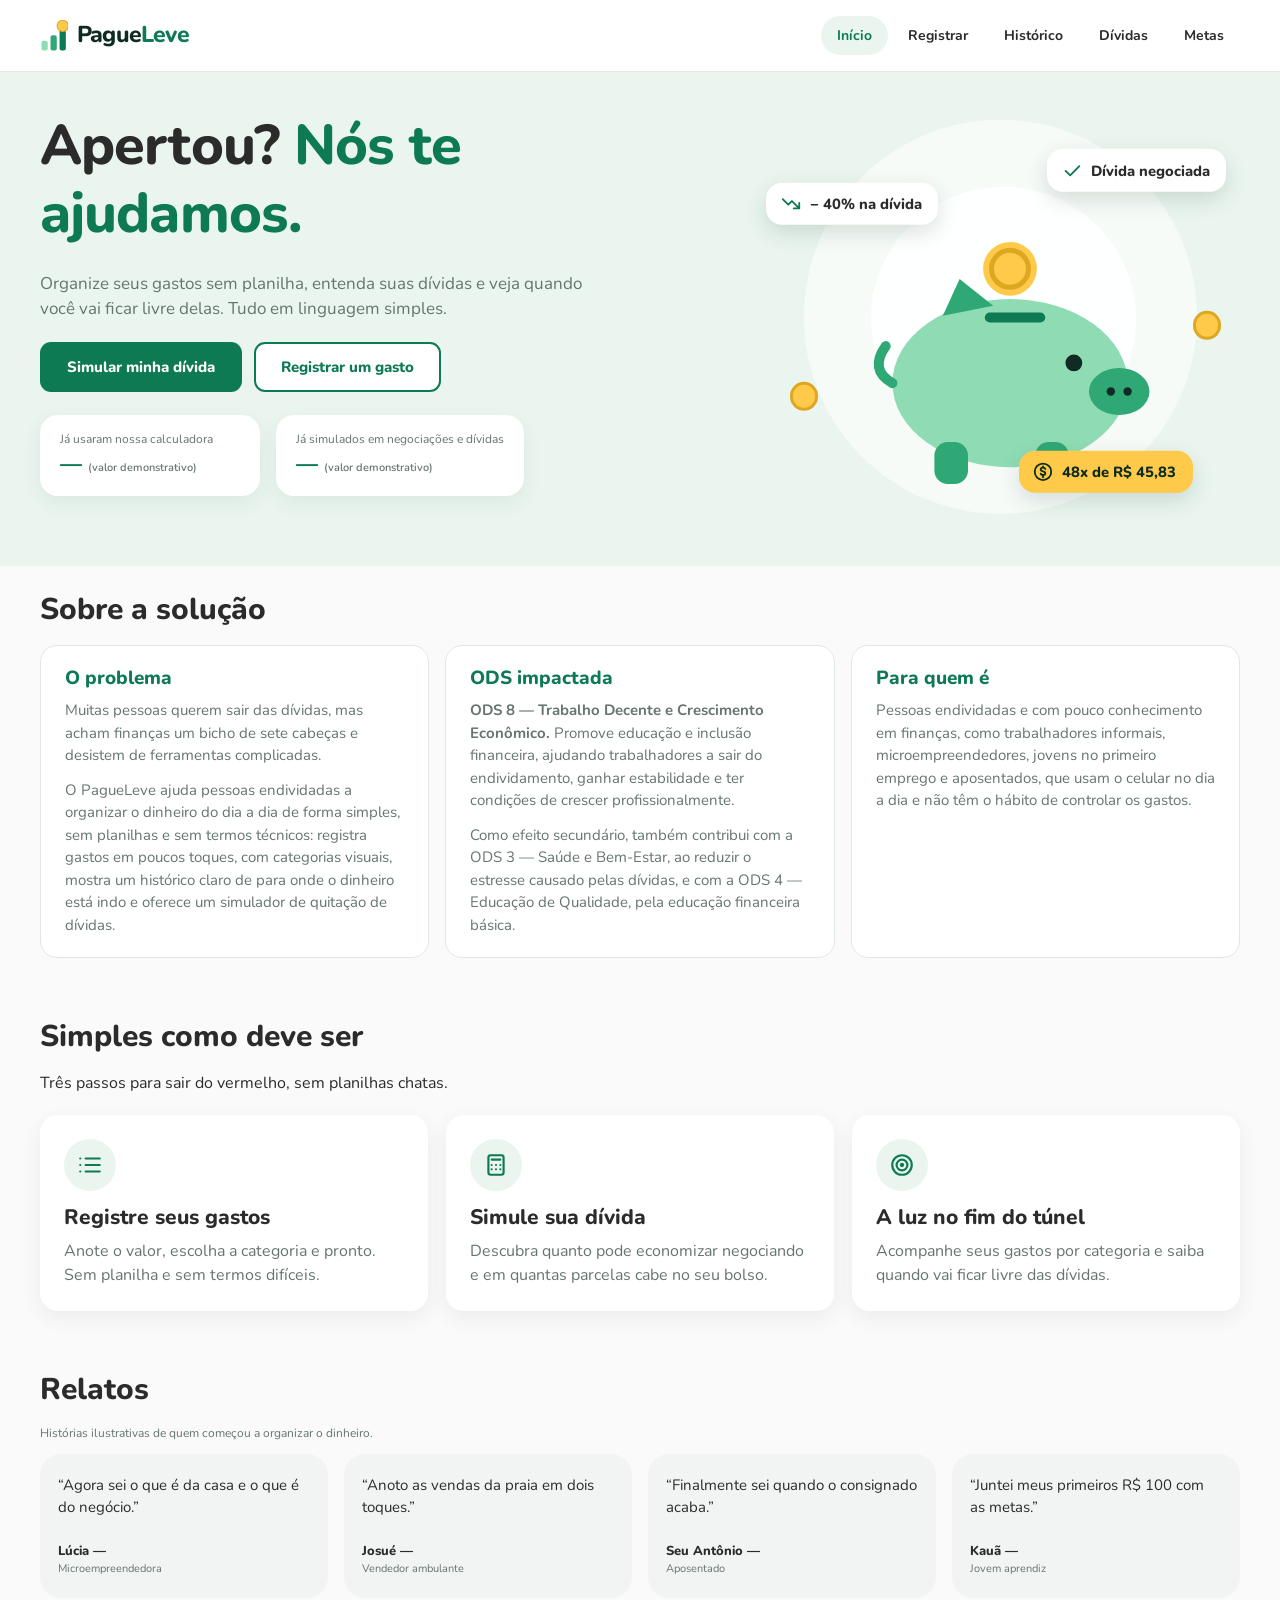
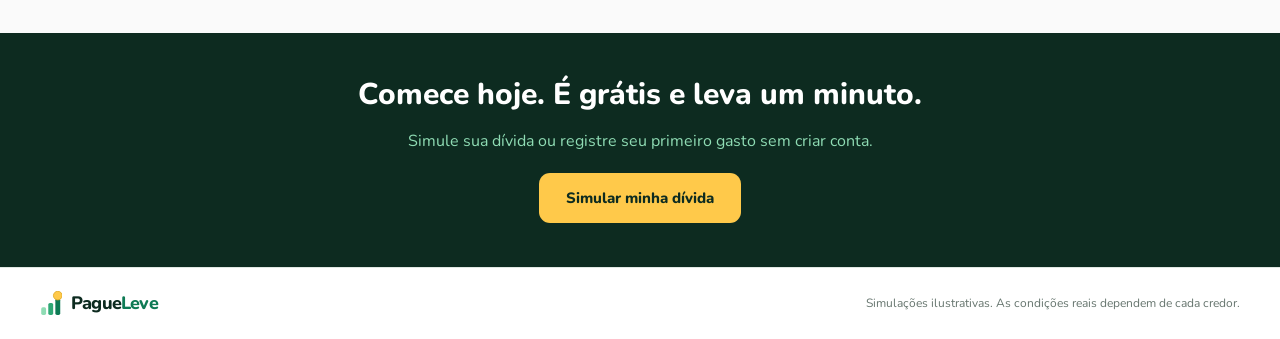
==== commit c0efd3b2: "Mudança de stylesheet Updated header and footer logos, modified text in the main section, and added " ====
--- a/index.html
+++ b/index.html
@@ -12,24 +12,9 @@
 </head>
 <body>
 
-    <!-- =========================================================
-         HEADER — logo e navegação (igual nas 5 páginas)
-         Figma: "Navbar" (desktop), "Topo" e "Tab bar" (mobile).
-         ========================================================= -->
     <header class="cabecalho">
-        <!-- TODO (CSS/assets): substituir o texto pelo logo "Logo/PagueLeve" exportado do Figma (pasta assets/) -->
-        <a href="index.html" class="logo">PagueLeve</a>
+        <a href="index.html" class="logo">Pague<span>Leve</span></a>
 
-        <!-- TODO (equipe): no Figma mobile, o topo mostra um ícone "ⓘ" à direita.
-             A função dele não está definida no protótipo. -->
-
-        <!-- Navegação entre as 5 páginas. O mesmo menu serve aos dois formatos:
-             - desktop: menu horizontal no topo;
-             - mobile: barra fixa na parte de baixo da tela.
-             O link da página aberta tem aria-current="page" (item ativo no Figma).
-             TODO (CSS): posicionar o menu conforme o tamanho da tela.
-             TODO (CSS): no mobile, o Figma usa a ordem Início, Histórico, Registrar,
-             Dívidas, Metas, com um ícone em cada item (home, lista, mais, calculadora, meta). -->
         <nav class="menu" aria-label="Navegação principal">
             <ul>
                 <li><a href="index.html" aria-current="page">Início</a></li>
@@ -43,11 +28,8 @@
 
     <main>
 
-        <!-- =========================================================
-             INÍCIO — tela "Home Page (MVP)" do Figma (parte "Hero")
-             ========================================================= -->
         <section id="inicio" class="secao-inicio">
-            <h1>Apertou? Nós te ajudamos.</h1>
+            <h1>Apertou? <span>Nós te ajudamos.</span></h1>
             <p>
                 Organize seus gastos sem planilha, entenda suas dívidas e veja quando
                 você vai ficar livre delas. Tudo em linguagem simples.
@@ -58,8 +40,6 @@
                 <a href="registrar.html" class="botao botao-secundario">Registrar um gasto</a>
             </div>
 
-            <!-- Contadores de uso: os números do Figma NÃO são dados reais.
-                 Mantidos apenas como placeholders demonstrativos. -->
             <div class="contadores">
                 <div class="contador">
                     <p class="contador-rotulo">Já usaram nossa calculadora</p>
@@ -71,13 +51,26 @@
                 </div>
             </div>
 
-            <!-- TODO (CSS/assets): adicionar a "Ilustração hero" (cofrinho) exportada do Figma -->
+            <div class="hero__ilustracao" aria-hidden="true">
+                <img class="hero__cofrinho" src="assets/img/cofrinho.svg" alt="">
+                <span class="flutuante flutuante--desconto">
+                    <svg class="icone" width="22" height="22" viewBox="0 0 24 24" fill="none" stroke="currentColor" stroke-width="2" stroke-linecap="round" stroke-linejoin="round"><path d="M3 7l6 6 4-4 8 8M21 11v6h-6"/></svg>
+                    − 40% na dívida
+                </span>
+                <span class="flutuante flutuante--ok">
+                    <svg class="icone" width="22" height="22" viewBox="0 0 24 24" fill="none" stroke="currentColor" stroke-width="2" stroke-linecap="round" stroke-linejoin="round"><path d="M5 12l5 5L20 7"/></svg>
+                    Dívida negociada
+                </span>
+                <span class="flutuante flutuante--parcelas">
+                    <svg class="icone" width="22" height="22" viewBox="0 0 24 24" fill="none" stroke="currentColor" stroke-width="2" stroke-linecap="round" stroke-linejoin="round"><circle cx="12" cy="12" r="9"/><path d="M14.5 9a2.5 2 0 0 0-2.5-1.5c-1.5 0-2.5.8-2.5 2s1 1.7 2.5 2 2.5.8 2.5 2-1 2-2.5 2a2.5 2 0 0 1-2.5-1.5M12 6v1.5M12 16.5V18"/></svg>
+                    48x de R$ 45,83
+                </span>
+                <span class="moeda-solta moeda-solta--a"></span>
+                <span class="moeda-solta moeda-solta--b"></span>
+            </div>
+            
         </section>
 
-        <!-- =========================================================
-             SOBRE A SOLUÇÃO — exigida pelo desafio (problema, ODS, público-alvo)
-             Textos retirados da "Página de Entrega (Grupo 1)".
-             ========================================================= -->
         <section id="sobre" class="secao-sobre">
             <h2>Sobre a solução</h2>
 
@@ -119,9 +112,6 @@
             </article>
         </section>
 
-        <!-- =========================================================
-             COMO FUNCIONA — seção "Simples como deve ser" do Figma (versão mobile)
-             ========================================================= -->
         <section id="como-funciona" class="secao-como-funciona">
             <h2>Simples como deve ser</h2>
             <p>Três passos para sair do vermelho, sem planilhas chatas.</p>
@@ -142,10 +132,6 @@
             </ol>
         </section>
 
-        <!-- =========================================================
-             RELATOS — seção "Relatos" do Figma
-             Histórias ILUSTRATIVAS (não são depoimentos reais).
-             ========================================================= -->
         <section id="relatos" class="secao-relatos">
             <h2>Relatos</h2>
             <p class="aviso-ilustrativo">Histórias ilustrativas de quem começou a organizar o dinheiro.</p>
@@ -170,10 +156,6 @@
             </div>
         </section>
 
-        <!-- =========================================================
-             CHAMADA FINAL — componente "Faixa de chamada" do Figma
-             (aparece só na página inicial)
-             ========================================================= -->
         <section class="secao-chamada">
             <h2>Comece hoje. É grátis e leva um minuto.</h2>
             <p>Simule sua dívida ou registre seu primeiro gasto sem criar conta.</p>
@@ -182,15 +164,10 @@
 
     </main>
 
-    <!-- =========================================================
-         FOOTER — componente "Rodapé do site" do Figma (igual nas 5 páginas)
-         ========================================================= -->
     <footer class="rodape">
-        <!-- TODO (CSS/assets): substituir o texto pelo logo exportado do Figma -->
-        <p class="logo">PagueLeve</p>
+        <p class="logo">Pague<span>Leve</span></p>
         <p>Simulações ilustrativas. As condições reais dependem de cada credor.</p>
     </footer>
 
-    <!-- Esta página não carrega JavaScript: por enquanto, não há nada dinâmico nela. -->
 </body>
 </html>
